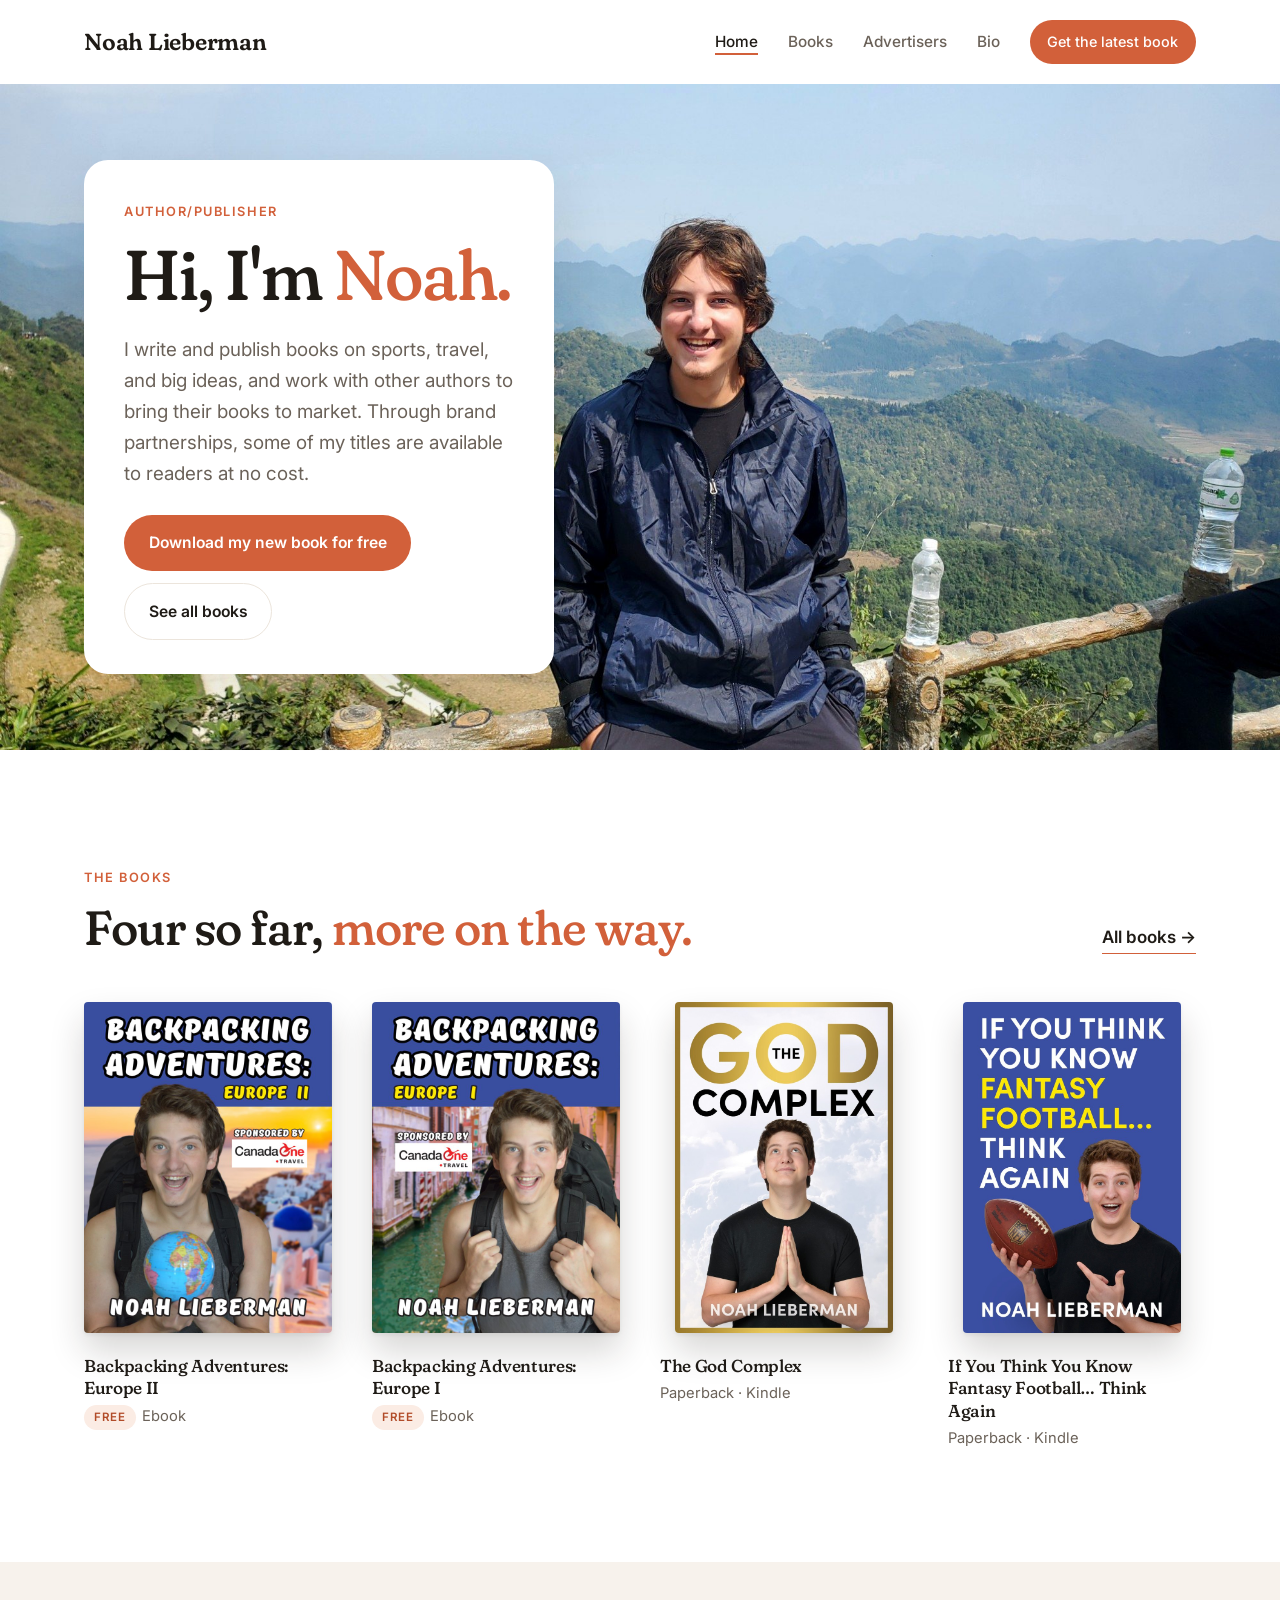
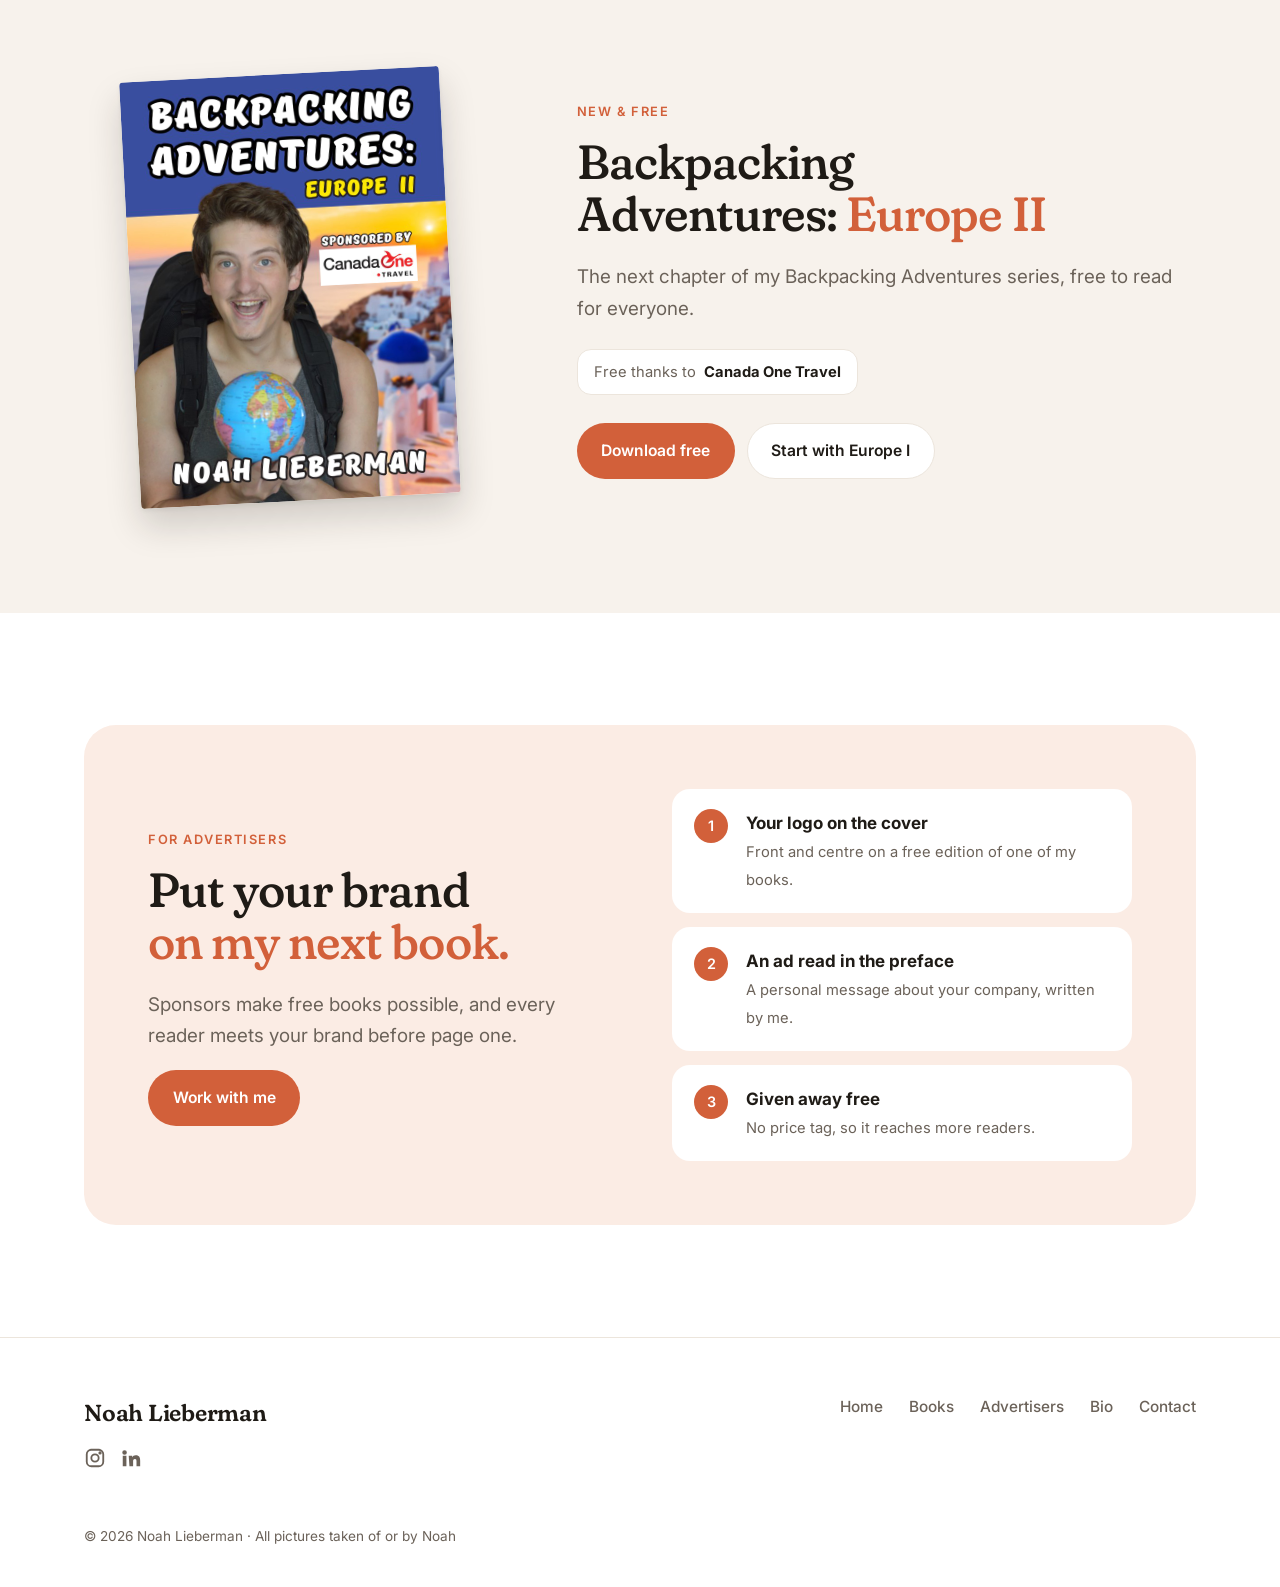
==== index.html @ cb253501 "Home hero: zoom out photo, new intro, "Get the latest book" Uses the full uncropped photo so more of" ====
<!doctype html>
<html lang="en">
<head>
  <meta charset="utf-8">
  <meta name="viewport" content="width=device-width, initial-scale=1">
  <title>Noah Lieberman | Author &amp; Publisher</title>
  <meta name="description" content="Noah Lieberman is an author and publisher from Winnipeg who believes books should be free for everyone.">
  <meta property="og:title" content="Noah Lieberman | Author &amp; Publisher">
  <meta property="og:description" content="Noah Lieberman is an author and publisher from Winnipeg who believes books should be free for everyone.">
  <meta property="og:type" content="website">
  <link rel="icon" href="assets/img/favicon.svg" type="image/svg+xml">
  <link rel="preconnect" href="https://fonts.googleapis.com">
  <link rel="preconnect" href="https://fonts.gstatic.com" crossorigin>
  <link href="https://fonts.googleapis.com/css2?family=Fraunces:ital,opsz,wght,SOFT@0,9..144,400..700,100;1,9..144,400..700,100&family=Inter:wght@400;500;600&display=swap" rel="stylesheet">
  <link rel="stylesheet" href="assets/css/style.css">
</head>
<body>
  <a class="skip-link" href="#main">Skip to content</a>

  <header class="site-header">
    <div class="container">
      <a class="wordmark" href="index.html">Noah Lieberman</a>
      <nav class="nav" id="site-nav" aria-label="Main">
        <a href="index.html" aria-current="page">Home</a>
        <a href="books.html">Books</a>
        <a href="advertisers.html">Advertisers</a>
        <a href="bio.html">Bio</a>
        <a class="btn btn-primary" href="books.html#europe2">Get the latest book</a>
      </nav>
      <div class="header-actions">
        <a class="btn btn-primary header-cta" href="books.html#europe2">Latest book</a>
        <button class="nav-toggle" aria-expanded="false" aria-controls="site-nav" aria-label="Menu"><svg viewBox="0 0 24 24" fill="none" stroke="currentColor" stroke-width="2" stroke-linecap="round"><path d="M4 7h16M4 12h16M4 17h16"/></svg></button>
      </div>
    </div>
  </header>

  <main id="main">

    <section class="hero">
      <!-- The hero photo is set in assets/css/style.css (assets/img/hero.jpg) -->
      <div class="hero-photo" role="img" aria-label="Photo of Noah Lieberman"></div>
      <div class="container">
        <div class="hero-card">
          <span class="eyebrow">Author/Publisher</span>
          <h1>Hi, I'm <em>Noah.</em></h1>
          <p class="lede">I write and publish books on sports, travel, and big ideas, and work with other authors to bring their books to market. Through brand partnerships, some of my titles are available to readers at no cost.</p>
          <div class="btn-row">
            <a class="btn btn-primary" href="https://drive.google.com/file/d/12XW9o6waoib7bZgsRH3rJBQkniixGOMb/view?usp=sharing" target="_blank" rel="noopener">Download my new book for free</a>
            <a class="btn btn-quiet" href="books.html">See all books</a>
          </div>
        </div>
      </div>
    </section>

    <section class="section">
      <div class="container">
        <div class="section-head">
          <div><span class="eyebrow">The books</span><h2>Four so far, <em>more on the way.</em></h2></div>
          <a class="link-arrow" href="books.html">All books &rarr;</a>
        </div>
        <div class="shelf">
        <a href="books.html#europe2">
          <div class="cover-box"><img class="cover" src="assets/img/cover-europe2.jpg" alt="Backpacking Adventures: Europe II cover"></div>
          <h3>Backpacking Adventures: Europe II</h3>
          <p><span class="pill">Free</span>Ebook</p>
        </a>
        <a href="books.html#europe1">
          <div class="cover-box"><img class="cover" src="assets/img/cover-europe1.jpg" alt="Backpacking Adventures: Europe I cover"></div>
          <h3>Backpacking Adventures: Europe I</h3>
          <p><span class="pill">Free</span>Ebook</p>
        </a>
        <a href="books.html#god">
          <div class="cover-box"><img class="cover" src="assets/img/cover-god.jpg" alt="The God Complex cover"></div>
          <h3>The God Complex</h3>
          <p>Paperback &middot; Kindle</p>
        </a>
        <a href="books.html#fantasy">
          <div class="cover-box"><img class="cover" src="assets/img/cover-fantasy.jpg" alt="If You Think You Know Fantasy Football&hellip; Think Again cover"></div>
          <h3>If You Think You Know Fantasy Football&hellip; Think Again</h3>
          <p>Paperback &middot; Kindle</p>
        </a>
        </div>
      </div>
    </section>

    <section class="section sand">
      <div class="container feature">
        <div class="cover-box"><img class="cover" src="assets/img/cover-europe2.jpg" alt="Backpacking Adventures: Europe II cover"></div>
        <div>
          <span class="eyebrow">New &amp; free</span>
          <h2>Backpacking Adventures: <em>Europe II</em></h2>
          <p class="lede">The next chapter of my Backpacking Adventures series, free to read for everyone.</p>
          <div class="sponsor">Free thanks to <b>Canada One Travel</b></div>
          <div class="btn-row">
            <a class="btn btn-primary" href="https://drive.google.com/file/d/12XW9o6waoib7bZgsRH3rJBQkniixGOMb/view?usp=sharing" target="_blank" rel="noopener">Download free</a>
            <a class="btn btn-quiet" href="books.html#europe1">Start with Europe I</a>
          </div>
        </div>
      </div>
    </section>

    <section class="section">
      <div class="container">
        <div class="ads">
          <div>
            <span class="eyebrow">For advertisers</span>
            <h2>Put your brand <em>on my next book.</em></h2>
            <p class="lede">Sponsors make free books possible, and every reader meets your brand before page one.</p>
            <a class="btn btn-primary" href="advertisers.html">Work with me</a>
          </div>
          <ol class="steps">
            <li><span class="num">1</span><div><b>Your logo on the cover</b><small>Front and centre on a free edition of one of my books.</small></div></li>
            <li><span class="num">2</span><div><b>An ad read in the preface</b><small>A personal message about your company, written by me.</small></div></li>
            <li><span class="num">3</span><div><b>Given away free</b><small>No price tag, so it reaches more readers.</small></div></li>
          </ol>
        </div>
      </div>
    </section>

  </main>

  <footer class="site-footer">
    <div class="container">
      <div>
        <a class="wordmark" href="index.html">Noah Lieberman</a>
        <div class="socials">
        <a href="https://www.instagram.com/noahlieberman99/" aria-label="Instagram" target="_blank" rel="noopener"><svg viewBox="0 0 24 24" fill="none" stroke="currentColor" stroke-width="2" stroke-linecap="round" stroke-linejoin="round"><rect x="3" y="3" width="18" height="18" rx="5"/><circle cx="12" cy="12" r="4"/><circle cx="17.5" cy="6.5" r="0.8" fill="currentColor"/></svg></a>
        <a href="https://www.linkedin.com/in/noah-lieberman/" aria-label="LinkedIn" target="_blank" rel="noopener"><svg viewBox="0 0 24 24" fill="currentColor"><path d="M4.98 3.5a2.5 2.5 0 1 1 0 5 2.5 2.5 0 0 1 0-5zM3 9.5h4V21H3zM9.5 9.5h3.8v1.6h.1c.5-1 1.8-2 3.8-2 4 0 4.8 2.6 4.8 6V21h-4v-5.2c0-1.2 0-2.8-1.7-2.8s-2 1.3-2 2.7V21h-4z"/></svg></a>
      </div>
      </div>
      <nav class="nav" aria-label="Footer">
        <a href="index.html">Home</a>
        <a href="books.html">Books</a>
        <a href="advertisers.html">Advertisers</a>
        <a href="bio.html">Bio</a>
        <a href="mailto:noahlieberman99@gmail.com">Contact</a>
      </nav>
      <p class="fine">&copy; <span id="year">2026</span> Noah Lieberman &middot; All pictures taken of or by Noah</p>
    </div>
  </footer>

  <script src="assets/js/main.js"></script>
</body>
</html>
---- assets/css/style.css ----
/* ==========================================================================
   noahlieberman.com: site styles
   Colours and fonts live in :root so the whole look can be changed in one place.
   ========================================================================== */

:root {
  --bg: #ffffff;
  --sand: #f7f2ec;
  --ink: #1f1b16;
  --body: #3d362f;
  --muted: #6b6259;
  --line: #ece5dc;
  --accent: #d2603a;
  --accent-dark: #b24c29;
  --accent-soft: #fbece4;

  --serif: "Fraunces", Georgia, serif;
  --sans: "Inter", system-ui, -apple-system, "Segoe UI", Roboto, sans-serif;

  --radius: 24px;
  --max: 1160px;
}

/* ---------- Base ---------- */

*,
*::before,
*::after {
  box-sizing: border-box;
}

html {
  scroll-behavior: smooth;
}

body {
  margin: 0;
  background: var(--bg);
  color: var(--ink);
  font-family: var(--sans);
  font-size: 17px;
  line-height: 1.65;
  -webkit-font-smoothing: antialiased;
}

img {
  display: block;
  max-width: 100%;
}

a {
  color: inherit;
}

.container {
  max-width: var(--max);
  margin: 0 auto;
  padding: 0 24px;
}

h1,
h2,
h3 {
  font-family: var(--serif);
  font-variation-settings: "SOFT" 100;
  font-weight: 500;
  letter-spacing: -0.02em;
  line-height: 1.08;
  margin: 0 0 0.45em;
}

h1 {
  font-size: clamp(2.6rem, 5.5vw, 4.4rem);
}

h2 {
  font-size: clamp(2rem, 4vw, 3rem);
}

h3 {
  font-size: 1.25rem;
}

h1 em,
h2 em {
  font-style: normal;
  color: var(--accent);
}

h1,
h2 {
  text-wrap: balance;
}

p {
  margin: 0 0 1em;
}

.lede {
  font-size: 1.18rem;
  color: var(--muted);
}

.eyebrow {
  display: inline-block;
  font-size: 0.8rem;
  font-weight: 600;
  letter-spacing: 0.12em;
  text-transform: uppercase;
  color: var(--accent);
  margin-bottom: 14px;
}

.center {
  text-align: center;
}

.muted {
  color: var(--muted);
}

.skip-link {
  position: absolute;
  left: -9999px;
}

.skip-link:focus {
  left: 16px;
  top: 16px;
  z-index: 100;
  background: var(--ink);
  color: #fff;
  padding: 8px 14px;
  border-radius: 8px;
}

/* ---------- Buttons & links ---------- */

.btn {
  display: inline-flex;
  align-items: center;
  justify-content: center;
  gap: 0.5em;
  padding: 0.9em 1.5em;
  border-radius: 999px;
  border: 1.5px solid transparent;
  font-family: var(--sans);
  font-weight: 600;
  font-size: 0.98rem;
  text-decoration: none;
  cursor: pointer;
  transition: background 0.15s, color 0.15s, border-color 0.15s, transform 0.15s;
}

.btn:hover {
  transform: translateY(-1px);
}

.btn svg {
  width: 1.05em;
  height: 1.05em;
}

.btn-primary {
  background: var(--accent);
  color: #fff;
}

.btn-primary:hover {
  background: var(--accent-dark);
}

.btn-quiet {
  background: #fff;
  border-color: var(--line);
}

.btn-quiet:hover {
  border-color: var(--ink);
}

.btn-small {
  padding: 0.65em 1.15em;
  font-size: 0.9rem;
}

.btn-row {
  display: flex;
  flex-wrap: wrap;
  gap: 12px;
}

.center .btn-row {
  justify-content: center;
}

.link-arrow {
  font-weight: 600;
  text-decoration: none;
  border-bottom: 1.5px solid var(--accent);
  padding-bottom: 2px;
}

.link-arrow:hover {
  color: var(--accent);
}

/* ---------- Header ---------- */

.site-header {
  position: relative;
  z-index: 20;
  background: var(--bg);
}

.site-header .container {
  display: flex;
  align-items: center;
  justify-content: space-between;
  height: 84px;
  gap: 24px;
}

.wordmark {
  font-family: var(--serif);
  font-variation-settings: "SOFT" 100;
  font-size: 1.45rem;
  font-weight: 600;
  letter-spacing: -0.01em;
  text-decoration: none;
  white-space: nowrap;
}

.nav {
  display: flex;
  align-items: center;
  gap: 30px;
}

.nav a {
  text-decoration: none;
  font-weight: 500;
  font-size: 0.96rem;
  color: var(--muted);
}

.nav a:hover,
.nav a[aria-current="page"] {
  color: var(--ink);
}

.nav a[aria-current="page"] {
  box-shadow: inset 0 -2px 0 var(--accent);
}

.nav .btn {
  color: #fff;
  padding: 0.6em 1.15em;
  font-size: 0.9rem;
}

.header-actions {
  display: none;
  align-items: center;
  gap: 12px;
}

.nav-toggle {
  display: none;
  width: 42px;
  height: 42px;
  border: 1.5px solid var(--line);
  border-radius: 50%;
  background: #fff;
  color: var(--ink);
  cursor: pointer;
  padding: 0;
  place-items: center;
}

.nav-toggle svg {
  width: 20px;
  height: 20px;
}

.header-cta {
  display: none;
}

@media (max-width: 900px) {
  .site-header .container {
    height: 68px;
  }

  .wordmark {
    font-size: 1.2rem;
  }

  .header-actions {
    display: flex;
  }

  .nav-toggle {
    display: grid;
  }

  .header-cta {
    display: inline-flex;
    white-space: nowrap;
    font-size: 0.82rem;
    padding: 0.55em 1em;
  }

  .site-header .nav {
    display: none;
    position: absolute;
    top: 68px;
    left: 0;
    right: 0;
    flex-direction: column;
    align-items: stretch;
    gap: 0;
    background: #fff;
    border-top: 1px solid var(--line);
    border-bottom: 1px solid var(--line);
    box-shadow: 0 16px 30px rgba(31, 27, 22, 0.08);
    padding: 8px 24px 20px;
  }

  .site-header .nav.open {
    display: flex;
  }

  .site-header .nav a {
    padding: 13px 0;
    font-size: 1.05rem;
    border-bottom: 1px solid var(--line);
  }

  .site-header .nav a[aria-current="page"] {
    box-shadow: none;
    color: var(--accent);
  }

  .site-header .nav .btn {
    display: none;
  }
}

@media (max-width: 380px) {
  .header-cta {
    display: none;
  }
}

/* ---------- Home hero ----------
   The photo is assets/img/hero.jpg (assets/img/noah.jpg on phones). A shot with
   you on the right side of the frame works best, since the intro card sits on the left. */

.hero {
  position: relative;
  display: flex;
  align-items: center;
  min-height: clamp(500px, 74vh, 780px);
  padding: 48px 0;
}

.hero-photo {
  position: absolute;
  inset: 0;
  background: #8aa4b8 url("../img/hero-v2.jpg") 60% 40% / cover no-repeat;
}

.hero .container {
  position: relative;
  width: 100%;
}

.hero-card {
  position: relative;
  max-width: 470px;
  background: #fff;
  border-radius: var(--radius);
  padding: 36px 40px 34px;
  box-shadow: 0 24px 60px rgba(31, 27, 22, 0.12);
}

.hero-card h1 {
  margin-bottom: 0.3em;
}

.hero-card .lede {
  margin-bottom: 26px;
}



@media (max-width: 900px) {
  .hero {
    display: block;
    min-height: 0;
    padding: 0;
  }

  .hero-photo {
    position: relative;
    height: 380px;
    /* phones use the portrait photo */
    background-image: url("../img/noah-v2.jpg");
    background-position: 55% 20%;
  }

  .hero-card {
    margin: -72px 0 0;
    padding: 28px 24px;
  }
}

/* ---------- Sections ---------- */

.section {
  padding: 112px 0;
}

.section-flush {
  padding-top: 0;
}

.section-short {
  padding-bottom: 72px;
}

.sand {
  background: var(--sand);
}

.section-head {
  display: flex;
  justify-content: space-between;
  align-items: end;
  gap: 24px;
  margin-bottom: 48px;
  flex-wrap: wrap;
}

.section-head h2 {
  margin: 0;
}

.section-head .lede {
  margin: 12px 0 0;
  max-width: 34em;
}

.page-intro {
  padding: 72px 0 64px;
}

.page-intro h1 {
  max-width: 13em;
}

.page-intro--tight {
  padding-bottom: 32px;
}

.page-intro--tight h1 {
  margin-bottom: 0;
}

/* small orange page title (Bio page) */
.page-intro--label {
  padding: 56px 0 28px;
}

h1.page-label {
  font-family: var(--sans);
  font-size: 1.35rem;
  font-weight: 600;
  letter-spacing: 0.14em;
  text-transform: uppercase;
  color: var(--accent);
  margin: 0;
}

.page-intro .lede {
  max-width: 34em;
  margin: 0;
}

.split {
  display: grid;
  grid-template-columns: 1fr 1fr;
  gap: 80px;
  align-items: center;
}

@media (max-width: 900px) {
  .section {
    padding: 80px 0;
  }

  .page-intro {
    padding: 48px 0 48px;
  }

  .split {
    grid-template-columns: 1fr;
    gap: 44px;
  }
}

/* ---------- Book covers ----------
   Placeholders styled after the real covers. Swap one for the real image by
   replacing <div class="cover …">…</div> with
   <img class="cover" src="assets/img/your-cover.jpg" alt="…">
   ------------------------------------ */

.cover {
  width: 100%;
  aspect-ratio: 2 / 3;
  object-fit: cover;
  border-radius: 6px;
  box-shadow: 0 2px 4px rgba(0, 0, 0, 0.06), 0 18px 34px rgba(31, 27, 22, 0.18);
}

div.cover {
  position: relative;
  display: flex;
  flex-direction: column;
  justify-content: space-between;
  padding: 14% 9% 9%;
  overflow: hidden;
  container-type: inline-size;
}

.cover-title {
  font-weight: 800;
  text-transform: uppercase;
  line-height: 1;
  font-size: 1.4rem;
}

.cover-author {
  font-weight: 700;
  text-transform: uppercase;
  letter-spacing: 0.06em;
  font-size: 0.7rem;
  white-space: nowrap;
}

.cover--europe {
  background: linear-gradient(180deg, #2c3c9e 0 45%, #e7a25a 45%);
  color: #fff;
}

.cover--europe em {
  display: block;
  font-style: normal;
  font-size: 0.62em;
  color: #ffd84a;
  margin-top: 0.15em;
}

.cover--fantasy {
  background: #3f4fae;
  color: #fff;
}

.cover--fantasy em {
  font-style: normal;
  color: #ffd84a;
}

.cover--god {
  background: linear-gradient(180deg, #fbfaf6, #e6ebf2);
  color: var(--ink);
  outline: 5px solid #c9a443;
  outline-offset: -10px;
  text-align: center;
}

.cover--god small {
  display: block;
  font-size: 0.45em;
  letter-spacing: 0.15em;
  color: #a8852b;
}

.cover--god .cover-author {
  color: #8a6d22;
}

.cover--sample {
  background: linear-gradient(180deg, #2c3c9e 0 50%, #e7a25a 50%);
  color: #fff;
}

.logo-slot {
  align-self: flex-start;
  background: #fff;
  color: var(--ink);
  border: 1.5px dashed var(--ink);
  border-radius: 8px;
  font-weight: 700;
  letter-spacing: 0.06em;
  text-transform: uppercase;
  padding: 0.4em 0.7em;
  font-size: 0.7rem;
}

@supports (font-size: 1cqi) {
  .cover-title {
    font-size: 13cqi;
  }

  .cover--fantasy .cover-title {
    font-size: 11.5cqi;
  }

  .cover--god .cover-title {
    font-size: 17cqi;
  }

  .cover-author {
    font-size: 6.5cqi;
  }

  .logo-slot {
    font-size: 6cqi;
  }
}

/* ---------- Bookshelf (home) ---------- */

.shelf {
  display: grid;
  grid-template-columns: repeat(4, minmax(0, 1fr));
  gap: 40px;
}

.shelf a {
  text-decoration: none;
}

.shelf .cover {
  transition: transform 0.25s;
}

.shelf a:hover .cover {
  transform: translateY(-6px);
}

.shelf h3 {
  font-size: 1.08rem;
  line-height: 1.3;
  margin: 22px 0 4px;
}

.shelf p {
  margin: 0;
  font-size: 0.92rem;
  color: var(--muted);
}

.pill {
  display: inline-block;
  font-size: 0.72rem;
  font-weight: 600;
  letter-spacing: 0.06em;
  text-transform: uppercase;
  background: var(--accent-soft);
  color: var(--accent-dark);
  padding: 3px 10px;
  border-radius: 999px;
  margin-right: 6px;
}

@media (max-width: 900px) {
  .shelf {
    grid-template-columns: repeat(2, minmax(0, 1fr));
    gap: 40px 20px;
  }
}

/* ---------- Featured free book (home) ---------- */

.feature {
  display: grid;
  grid-template-columns: 0.8fr 1.2fr;
  gap: 80px;
  align-items: center;
}

.feature .cover {
  max-width: 300px;
  margin: 0 auto;
  transform: rotate(-3deg);
}

.sponsor {
  display: inline-flex;
  align-items: center;
  gap: 8px;
  margin: 6px 0 28px;
  padding: 10px 16px;
  border: 1px solid var(--line);
  border-radius: 14px;
  background: #fff;
  font-size: 0.92rem;
  color: var(--muted);
}

.sponsor b {
  color: var(--ink);
}

@media (max-width: 900px) {
  .feature {
    grid-template-columns: 1fr;
    gap: 44px;
  }

  .feature .cover {
    max-width: 220px;
  }
}

/* ---------- About (home) + bio ---------- */

.about {
  display: grid;
  grid-template-columns: 1fr 1.1fr;
  gap: 80px;
  align-items: center;
}

/* EDIT: swap photo-portrait.svg for your photo in the HTML (img src) */
.portrait {
  width: 100%;
  aspect-ratio: 4 / 5;
  object-fit: cover;
  border-radius: var(--radius);
  background: #efe7dc;
}

.about p {
  font-size: 1.1rem;
  color: var(--body);
}

.bio-grid {
  display: grid;
  grid-template-columns: 0.9fr 1.1fr;
  gap: 80px;
  align-items: start;
}

.bio-grid .portrait {
  position: sticky;
  top: 32px;
}

.prose p {
  font-size: 1.12rem;
  color: var(--body);
}

.prose .lede {
  font-family: var(--serif);
  font-variation-settings: "SOFT" 100;
  font-size: 1.55rem;
  line-height: 1.4;
  color: var(--ink);
}

.pull-quote {
  margin: 2.2rem 0;
  padding: 28px 32px;
  background: var(--accent-soft);
  border-radius: var(--radius);
  font-family: var(--serif);
  font-variation-settings: "SOFT" 100;
  font-size: 1.6rem;
  line-height: 1.3;
  color: var(--accent-dark);
}




@media (max-width: 900px) {
  .about,
  .bio-grid {
    grid-template-columns: 1fr;
    gap: 44px;
  }

  .about .portrait,
  .bio-grid .portrait {
    max-width: 380px;
    position: static;
  }
}

/* ---------- Advertisers ---------- */

.ads {
  background: var(--accent-soft);
  border-radius: 32px;
  padding: 64px;
  display: grid;
  grid-template-columns: 1fr 1fr;
  gap: 64px;
  align-items: center;
}

.steps {
  list-style: none;
  margin: 0;
  padding: 0;
  display: grid;
  gap: 14px;
}

.steps li {
  display: flex;
  gap: 18px;
  align-items: flex-start;
  background: #fff;
  border-radius: 18px;
  padding: 20px 22px;
}

.steps .num {
  flex-shrink: 0;
  width: 34px;
  height: 34px;
  border-radius: 50%;
  background: var(--accent);
  color: #fff;
  display: grid;
  place-items: center;
  font-weight: 600;
  font-size: 0.9rem;
}

.steps b {
  display: block;
}

.steps small {
  color: var(--muted);
  font-size: 0.92rem;
}

.steps-3 {
  grid-template-columns: repeat(3, 1fr);
  gap: 20px;
}

.steps-3 li {
  flex-direction: column;
  padding: 30px 28px;
  border-radius: var(--radius);
}

.steps-3 b {
  font-family: var(--serif);
  font-variation-settings: "SOFT" 100;
  font-weight: 500;
  font-size: 1.35rem;
  margin: 6px 0 6px;
}

.steps-3 small {
  font-size: 0.98rem;
}

.ad-cover {
  max-width: 300px;
  width: 100%;
  margin: 0 auto;
  transform: rotate(3deg);
}

.ticks {
  list-style: none;
  padding: 0;
  margin: 24px 0 0;
}

.ticks li {
  position: relative;
  padding: 0 0 18px 38px;
}

.ticks li::before {
  content: "";
  position: absolute;
  left: 0;
  top: 2px;
  width: 24px;
  height: 24px;
  border-radius: 50%;
  background: var(--accent-soft)
    url("data:image/svg+xml,%3Csvg xmlns='http://www.w3.org/2000/svg' viewBox='0 0 24 24' fill='none' stroke='%23d2603a' stroke-width='3' stroke-linecap='round' stroke-linejoin='round'%3E%3Cpath d='M20 6 9 17l-5-5'/%3E%3C/svg%3E")
    center / 13px no-repeat;
}

.ticks strong {
  display: block;
}

.ticks span {
  color: var(--muted);
}

.preface-sample {
  background: #fff;
  border: 1px solid var(--line);
  border-radius: var(--radius);
  padding: 40px;
  box-shadow: 0 24px 60px rgba(31, 27, 22, 0.08);
  font-family: var(--serif);
  font-variation-settings: "SOFT" 100;
  font-size: 1.12rem;
  line-height: 1.7;
  color: var(--body);
}

.preface-label {
  font-family: var(--sans);
  font-size: 0.75rem;
  font-weight: 600;
  letter-spacing: 0.12em;
  text-transform: uppercase;
  color: var(--accent);
  margin-bottom: 18px;
}

.preface-sample p:last-child {
  margin-bottom: 0;
}

.preface-sample .sig {
  font-family: var(--sans);
  font-weight: 600;
  font-size: 1rem;
  color: var(--ink);
}

.sponsor-row {
  display: grid;
  grid-template-columns: repeat(2, minmax(0, 360px));
  gap: 20px;
}

.sponsor-card {
  display: block;
  background: #fff;
  border: 1px solid var(--line);
  border-radius: var(--radius);
  padding: 30px;
  text-decoration: none;
}

.sponsor-card p {
  margin: 0;
  color: var(--muted);
  font-size: 0.95rem;
}

.sponsor-name {
  font-family: var(--serif);
  font-variation-settings: "SOFT" 100;
  font-size: 1.6rem;
  font-weight: 500;
  margin-bottom: 6px;
}

.sponsor-card--next {
  background: transparent;
  border: 1.5px dashed #d8cbbb;
  transition: border-color 0.15s;
}

.sponsor-card--next:hover {
  border-color: var(--accent);
}

.sponsor-card--next .sponsor-name {
  color: var(--accent);
}

.faq {
  max-width: 820px;
  border-top: 1px solid var(--line);
}

.faq details {
  border-bottom: 1px solid var(--line);
  padding: 22px 0;
}

.faq summary {
  cursor: pointer;
  list-style: none;
  display: flex;
  justify-content: space-between;
  align-items: center;
  gap: 16px;
  font-weight: 600;
  font-size: 1.08rem;
}

.faq summary::-webkit-details-marker {
  display: none;
}

.faq summary::after {
  content: "+";
  flex-shrink: 0;
  width: 30px;
  height: 30px;
  border-radius: 50%;
  background: var(--sand);
  display: grid;
  place-items: center;
  font-size: 1.2rem;
  font-weight: 500;
  color: var(--accent);
}

.faq details[open] summary::after {
  content: "\2212";
  background: var(--accent-soft);
}

.faq details p {
  color: var(--muted);
  margin: 12px 0 0;
  max-width: 44em;
}

@media (max-width: 900px) {
  .ads {
    grid-template-columns: 1fr;
    gap: 40px;
    padding: 36px 24px;
    border-radius: var(--radius);
  }

  .steps-3 {
    grid-template-columns: 1fr;
  }

  .ad-cover {
    max-width: 220px;
  }

  .sponsor-row {
    grid-template-columns: 1fr;
  }
}

@media (max-width: 480px) {
  .preface-sample {
    padding: 28px 24px;
  }
}

/* ---------- Books page ---------- */

.book-cards {
  display: grid;
  grid-template-columns: repeat(2, minmax(0, 1fr));
  gap: 24px;
}

.book-card {
  display: grid;
  grid-template-columns: 150px 1fr;
  gap: 30px;
  align-items: center;
  background: #fff;
  border: 1px solid var(--line);
  border-radius: var(--radius);
  padding: 30px;
  scroll-margin-top: 24px;
}

.book-card h3 {
  font-size: 1.45rem;
  margin-bottom: 8px;
}

.book-card p {
  color: var(--muted);
  font-size: 0.95rem;
}

.formats {
  font-size: 0.85rem;
  color: var(--muted);
  margin-bottom: 18px;
}

@media (max-width: 900px) {
  .book-cards {
    grid-template-columns: 1fr;
  }
}

@media (max-width: 480px) {
  .book-card {
    grid-template-columns: 1fr;
    padding: 24px;
  }

  .book-card .cover {
    max-width: 150px;
  }
}

/* ---------- Forms ---------- */

.form {
  display: grid;
  grid-template-columns: 1fr 1fr;
  gap: 16px;
}

.form .full {
  grid-column: 1 / -1;
}

.form label {
  display: block;
  font-size: 0.85rem;
  font-weight: 600;
  margin-bottom: 6px;
}

.form input,
.form textarea {
  width: 100%;
  font: inherit;
  padding: 13px 15px;
  border: 1.5px solid #eadfd3;
  border-radius: 12px;
  background: #fff;
  color: var(--ink);
}

.form input:focus,
.form textarea:focus {
  outline: none;
  border-color: var(--accent);
}

.form textarea {
  min-height: 140px;
  resize: vertical;
}

@media (max-width: 600px) {
  .form {
    grid-template-columns: 1fr;
  }
}

/* ---------- Footer ---------- */

.site-footer {
  border-top: 1px solid var(--line);
  padding: 56px 0 40px;
}

.site-footer .container {
  display: flex;
  justify-content: space-between;
  gap: 32px;
  flex-wrap: wrap;
  align-items: start;
}

.site-footer .nav {
  flex-wrap: wrap;
  gap: 10px 26px;
}

.socials {
  display: flex;
  gap: 14px;
  margin-top: 14px;
}

.socials a {
  color: var(--muted);
}

.socials a:hover {
  color: var(--accent);
}

.socials svg {
  width: 22px;
  height: 22px;
  display: block;
}

.fine {
  width: 100%;
  font-size: 0.85rem;
  color: var(--muted);
  margin: 24px 0 0;
}

.fine a {
  color: var(--muted);
}

/* ---------- Real cover images ----------
   Covers have slightly different shapes, so each sits at the bottom of a
   same-size box; that keeps titles under the covers lined up. */

.cover-box {
  aspect-ratio: 3 / 4;
  display: flex;
  align-items: flex-end;
  justify-content: center;
}

.cover-box img.cover {
  /* every cover is 3:4 or narrower, so filling the height never overflows */
  width: auto;
  height: 100%;
  max-width: 100%;
  aspect-ratio: auto;
  border-radius: 4px;
}

.feature .cover-box {
  max-width: 320px;
  width: 100%;
  margin: 0 auto;
}

.feature .cover-box .cover {
  max-width: 100%;
  transform: rotate(-3deg);
}

.book-card .cover-box {
  width: 100%;
}
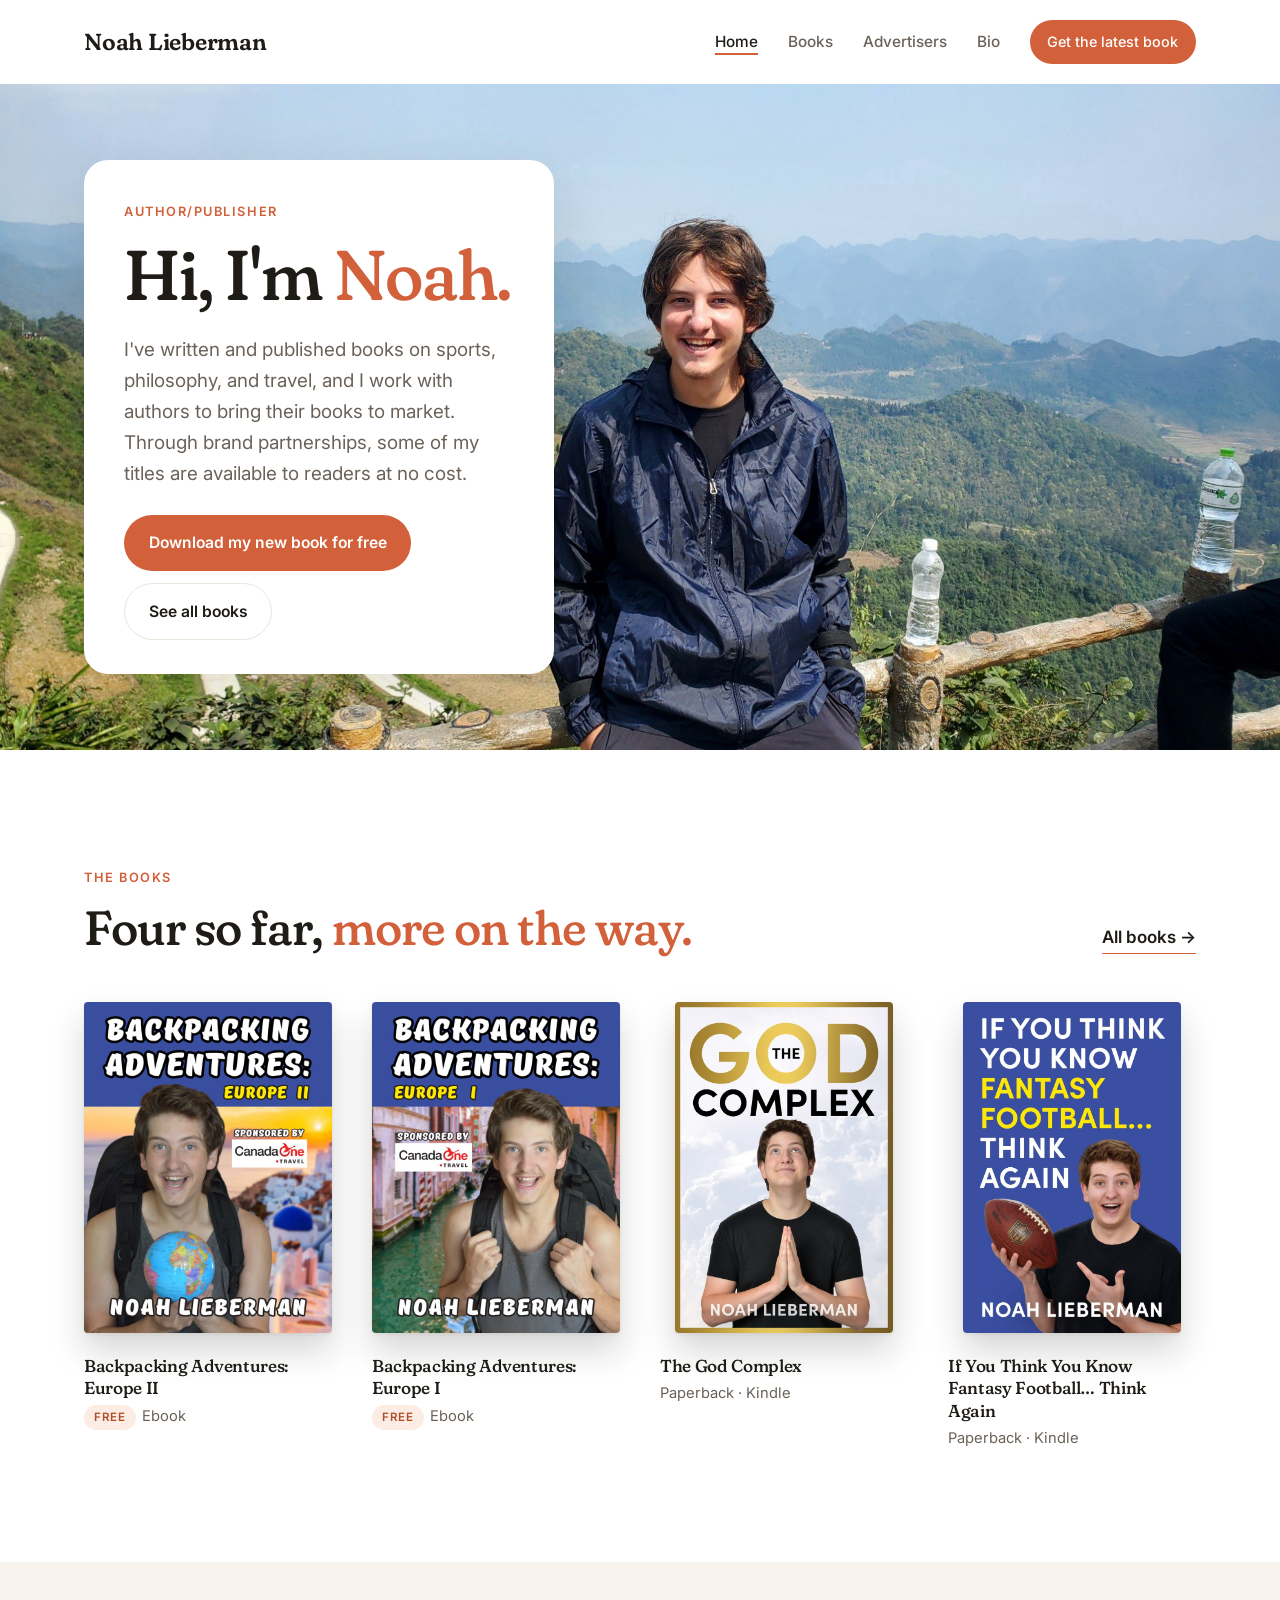
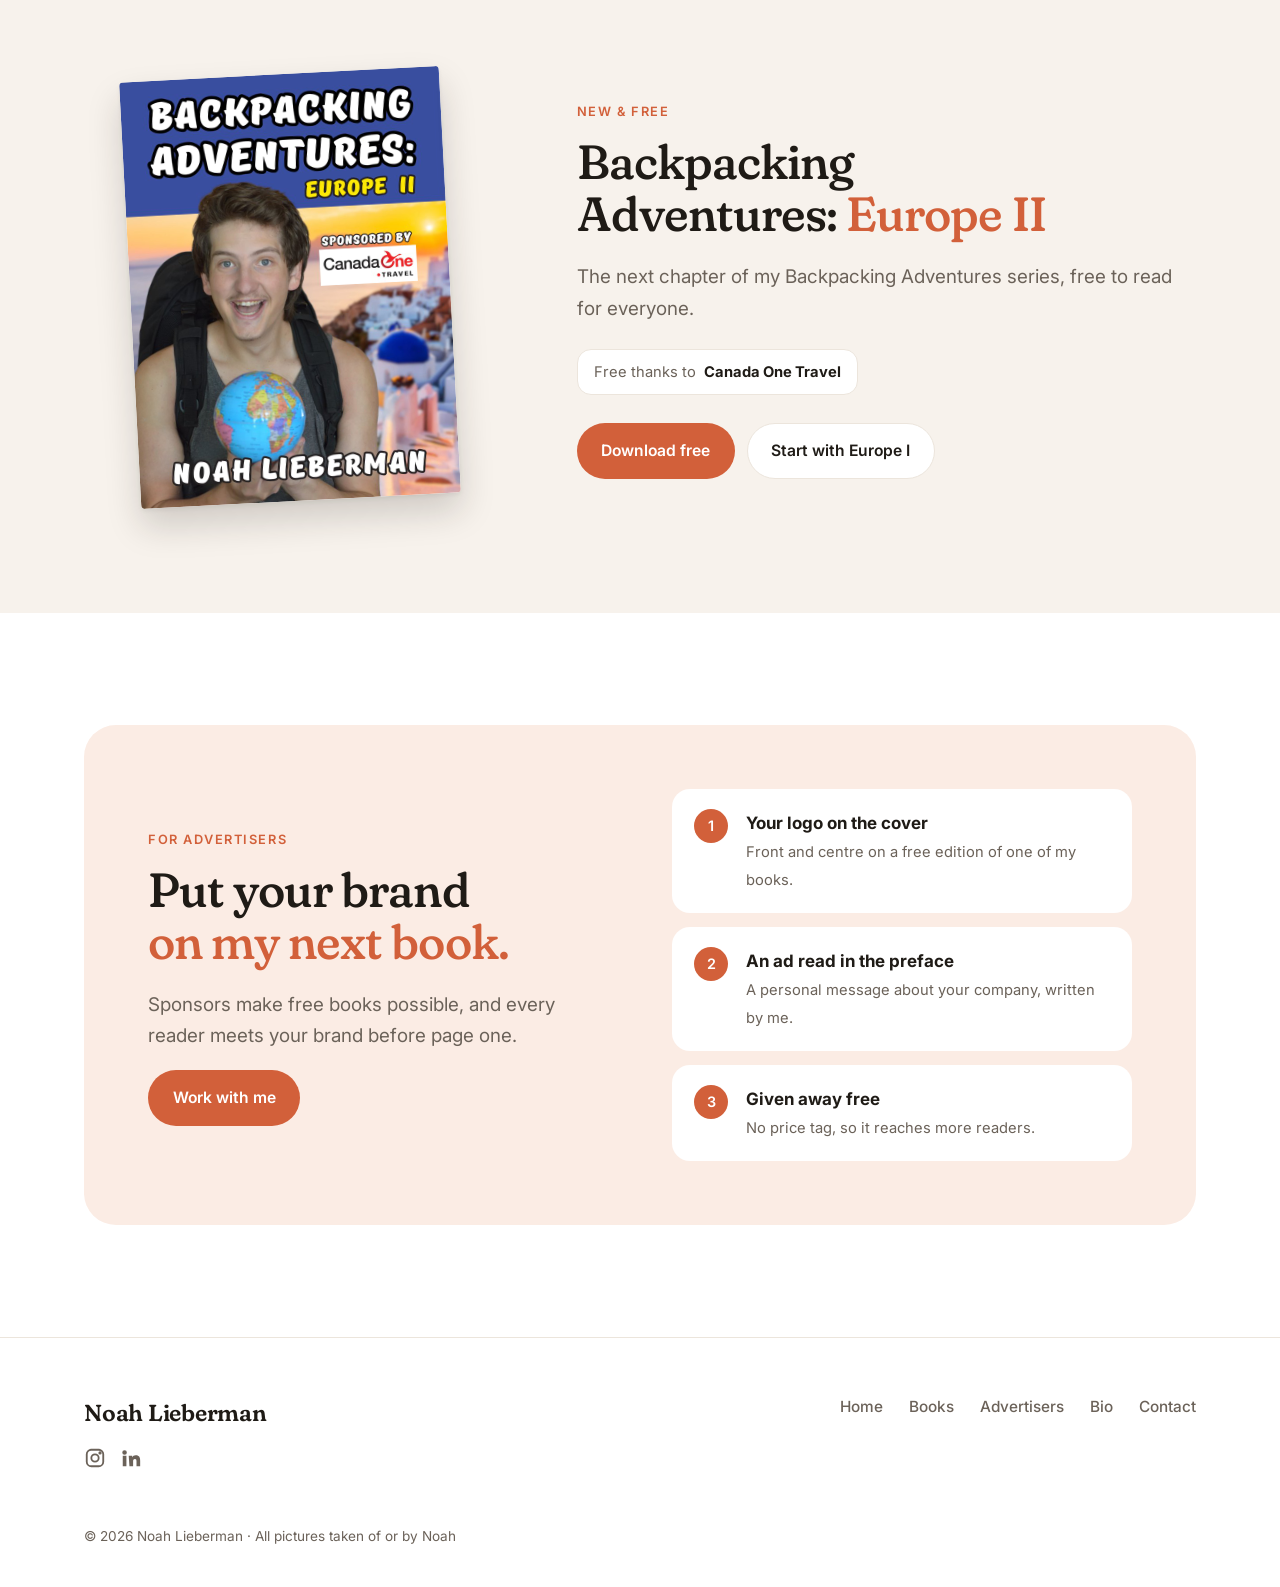
==== commit 6bfd2f01: "Home: update intro wording Co-Authored-By: Claude Opus 5.5 <noreply@anthropic.com> Claude-Session: h" ====
--- a/index.html
+++ b/index.html
@@ -43,7 +43,7 @@
         <div class="hero-card">
           <span class="eyebrow">Author/Publisher</span>
           <h1>Hi, I'm <em>Noah.</em></h1>
-          <p class="lede">I write and publish books on sports, travel, and big ideas, and work with other authors to bring their books to market. Through brand partnerships, some of my titles are available to readers at no cost.</p>
+          <p class="lede">I've written and published books on sports, philosophy, and travel, and I work with authors to bring their books to market. Through brand partnerships, some of my titles are available to readers at no cost.</p>
           <div class="btn-row">
             <a class="btn btn-primary" href="https://drive.google.com/file/d/12XW9o6waoib7bZgsRH3rJBQkniixGOMb/view?usp=sharing" target="_blank" rel="noopener">Download my new book for free</a>
             <a class="btn btn-quiet" href="books.html">See all books</a>
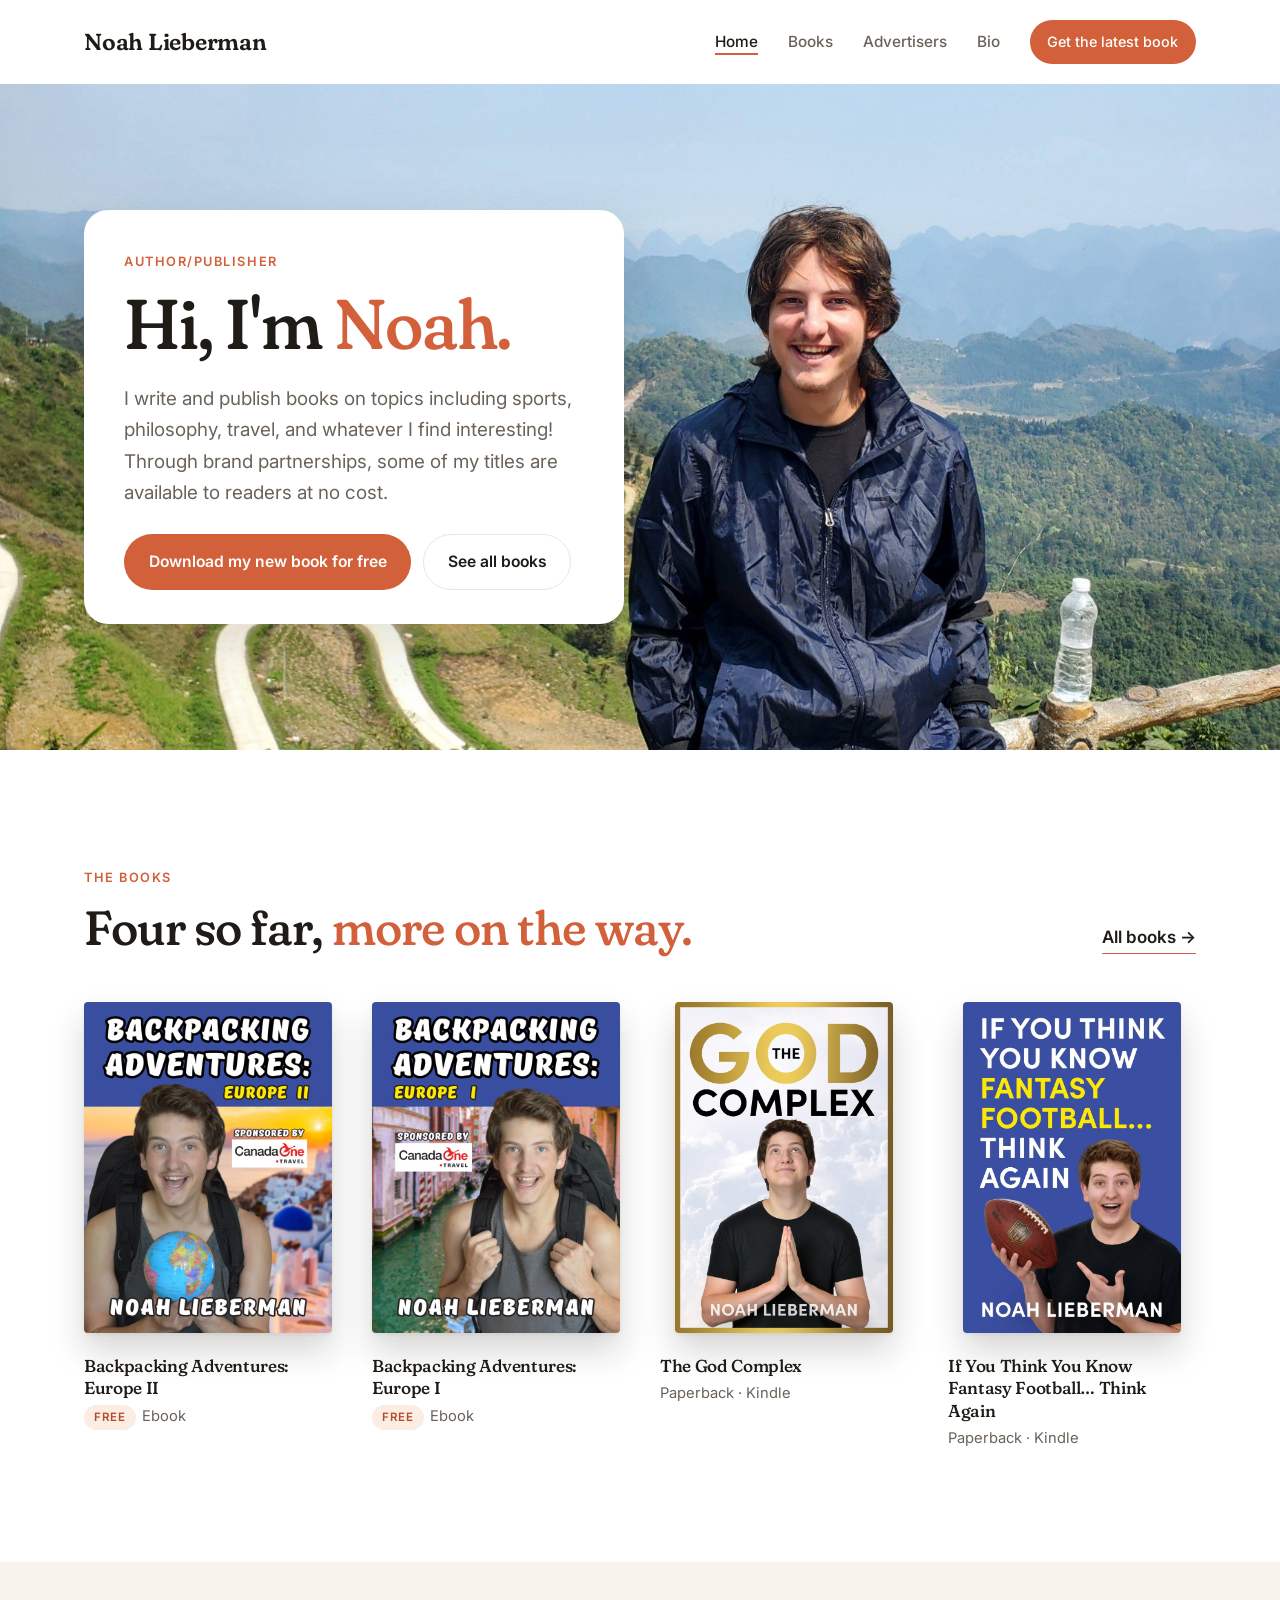
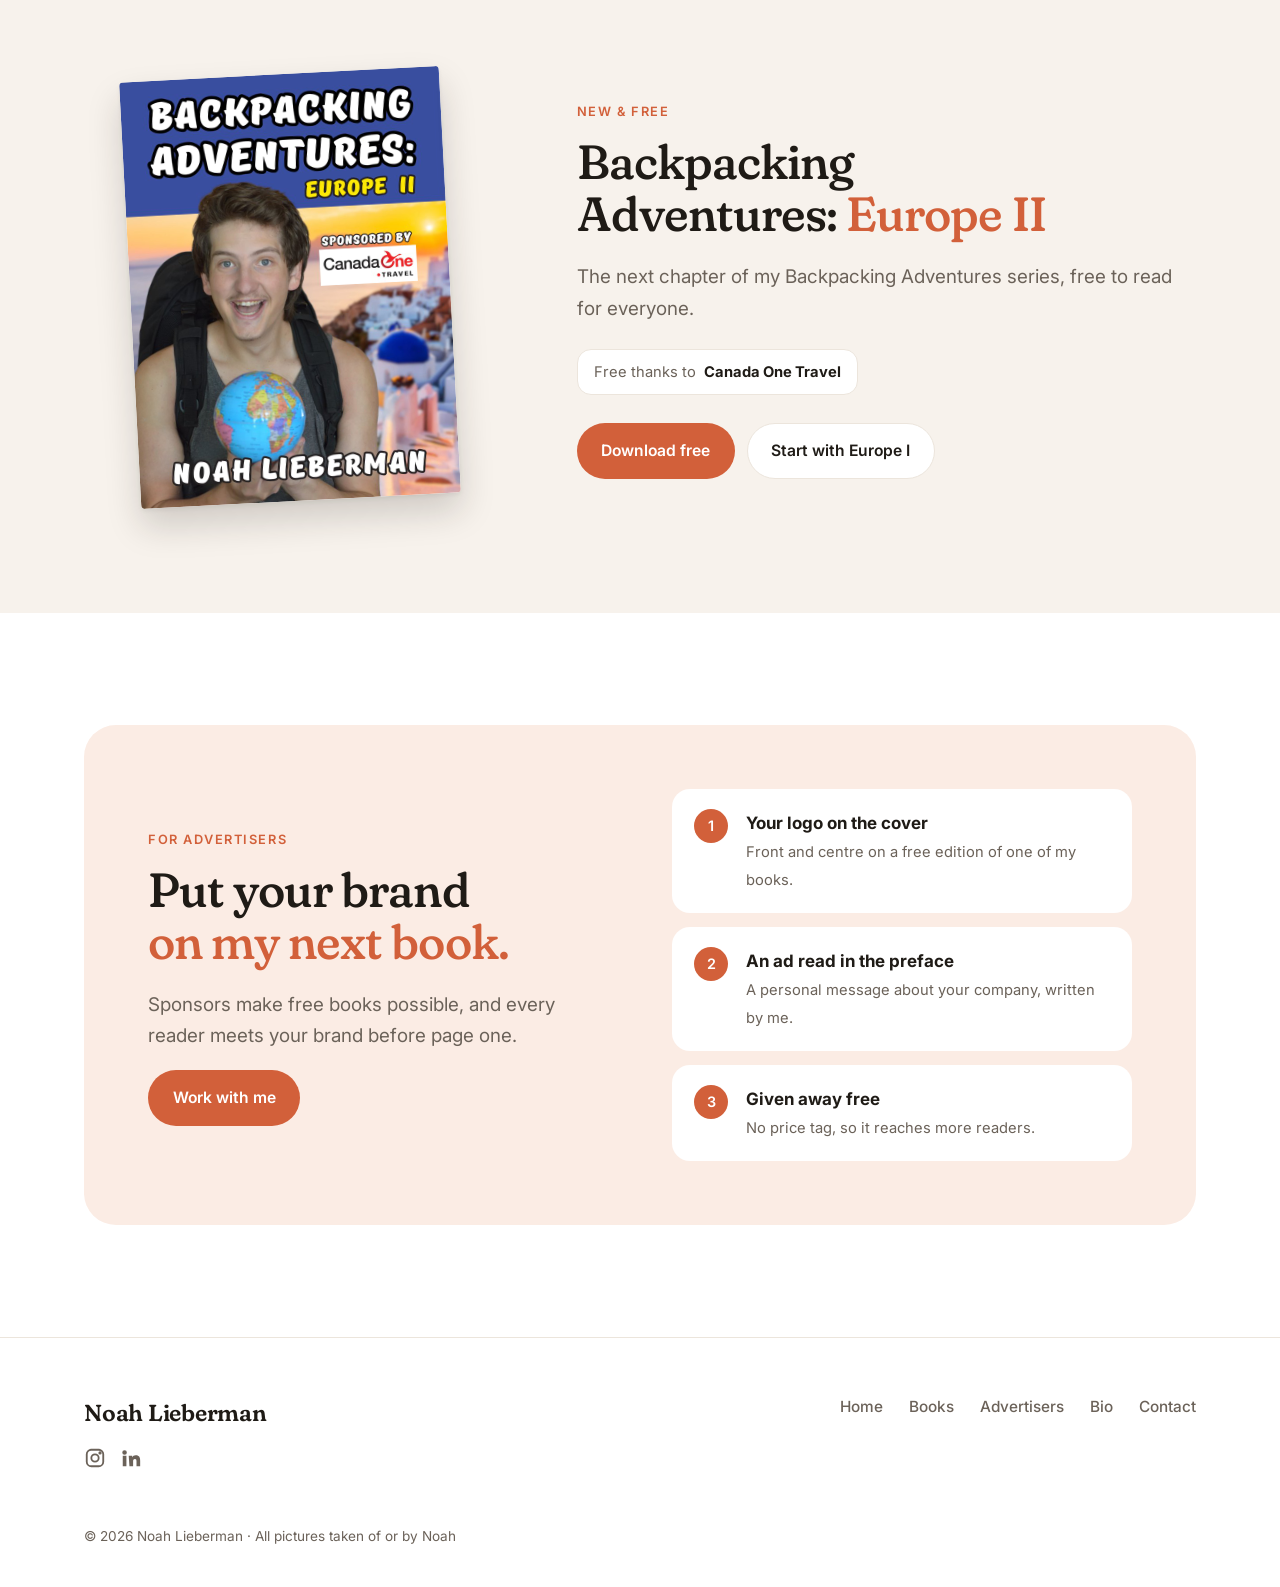
==== commit e86101c1: "Home: update intro wording Co-Authored-By: Claude Opus 5.5 <noreply@anthropic.com> Claude-Session: h" ====
--- a/index.html
+++ b/index.html
@@ -43,7 +43,7 @@
         <div class="hero-card">
           <span class="eyebrow">Author/Publisher</span>
           <h1>Hi, I'm <em>Noah.</em></h1>
-          <p class="lede">I've written and published books on sports, philosophy, and travel, and I work with authors to bring their books to market. Through brand partnerships, some of my titles are available to readers at no cost.</p>
+          <p class="lede">I write and publish books on topics including sports, philosophy, travel, and whatever I find interesting! Through brand partnerships, some of my titles are available to readers at no cost.</p>
           <div class="btn-row">
             <a class="btn btn-primary" href="https://drive.google.com/file/d/12XW9o6waoib7bZgsRH3rJBQkniixGOMb/view?usp=sharing" target="_blank" rel="noopener">Download my new book for free</a>
             <a class="btn btn-quiet" href="books.html">See all books</a>
--- a/assets/css/style.css
+++ b/assets/css/style.css
@@ -368,7 +368,7 @@
 .hero-photo {
   position: absolute;
   inset: 0;
-  background: #8aa4b8 url("../img/hero-v2.jpg") 60% 40% / cover no-repeat;
+  background: #8aa4b8 url("../img/hero-v4.jpg") right 35% / cover no-repeat;
 }
 
 .hero .container {
@@ -378,7 +378,7 @@
 
 .hero-card {
   position: relative;
-  max-width: 470px;
+  max-width: 540px;
   background: #fff;
   border-radius: var(--radius);
   padding: 36px 40px 34px;
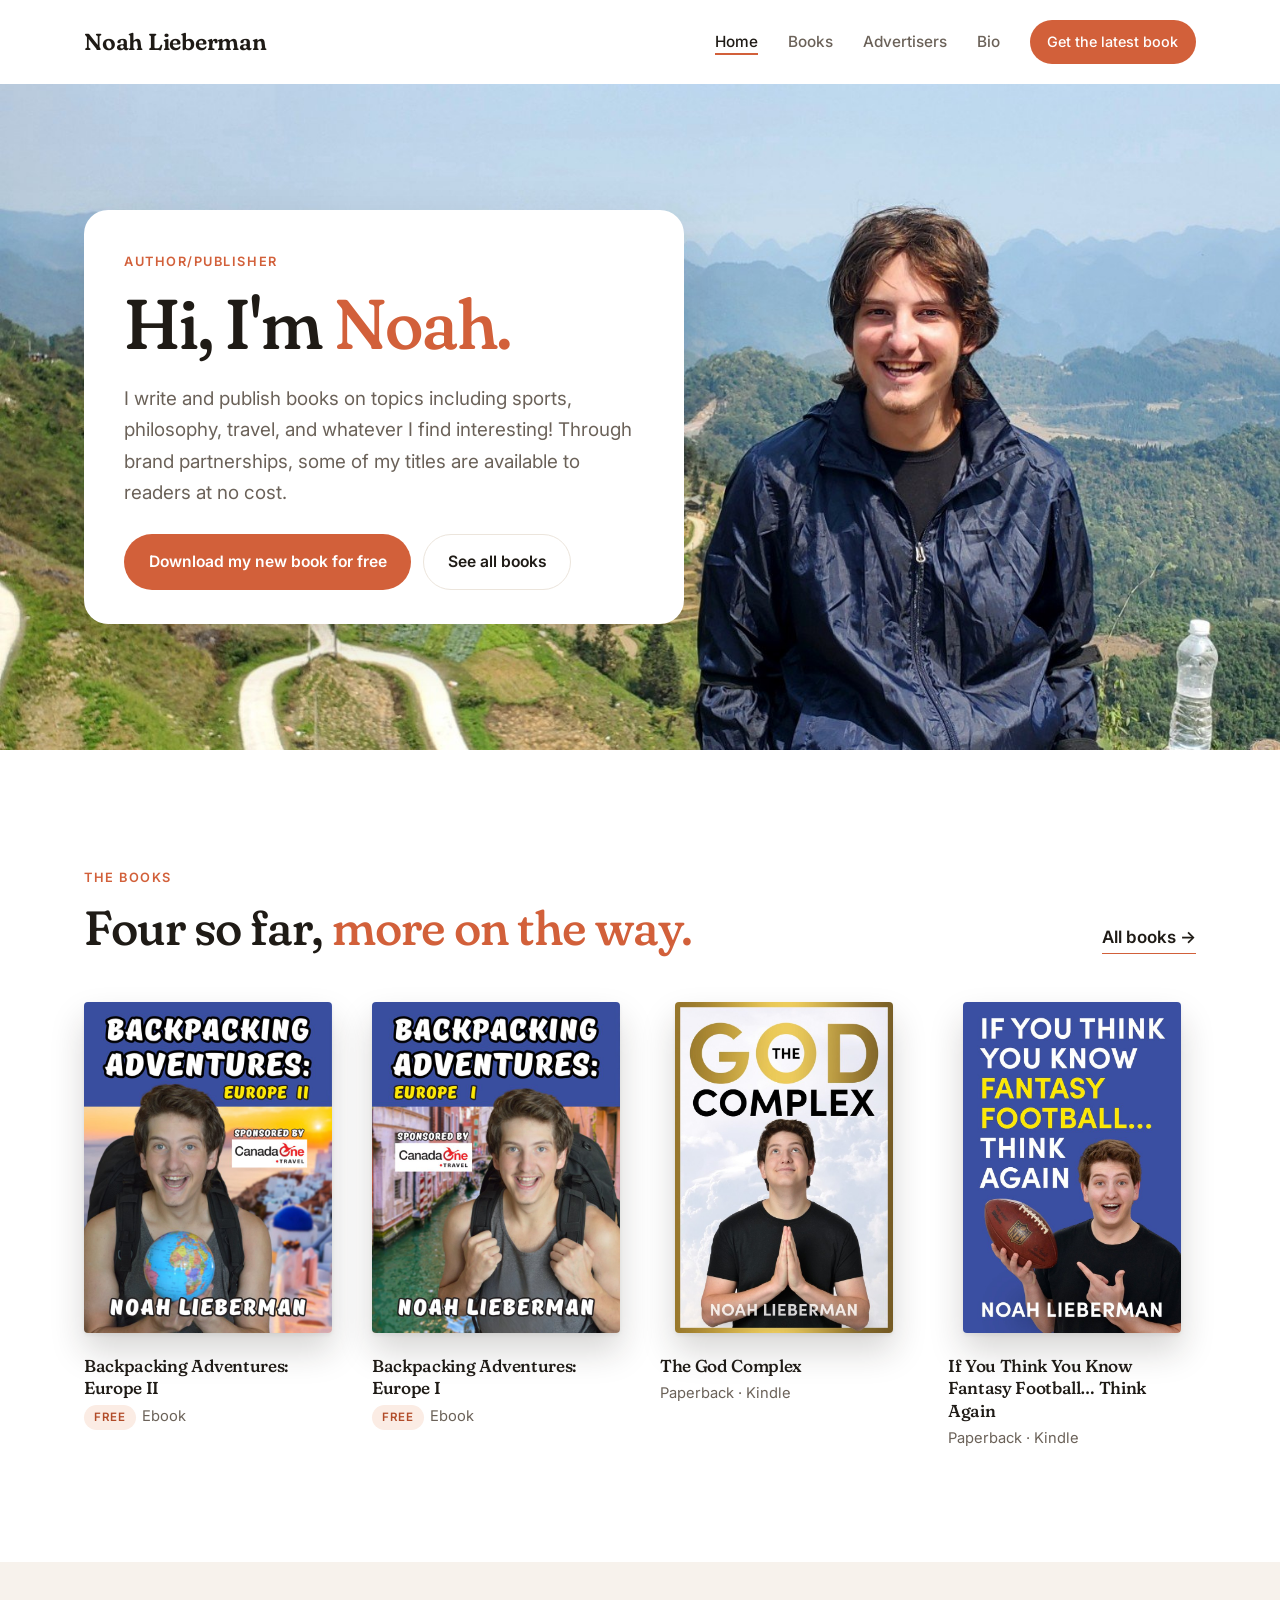
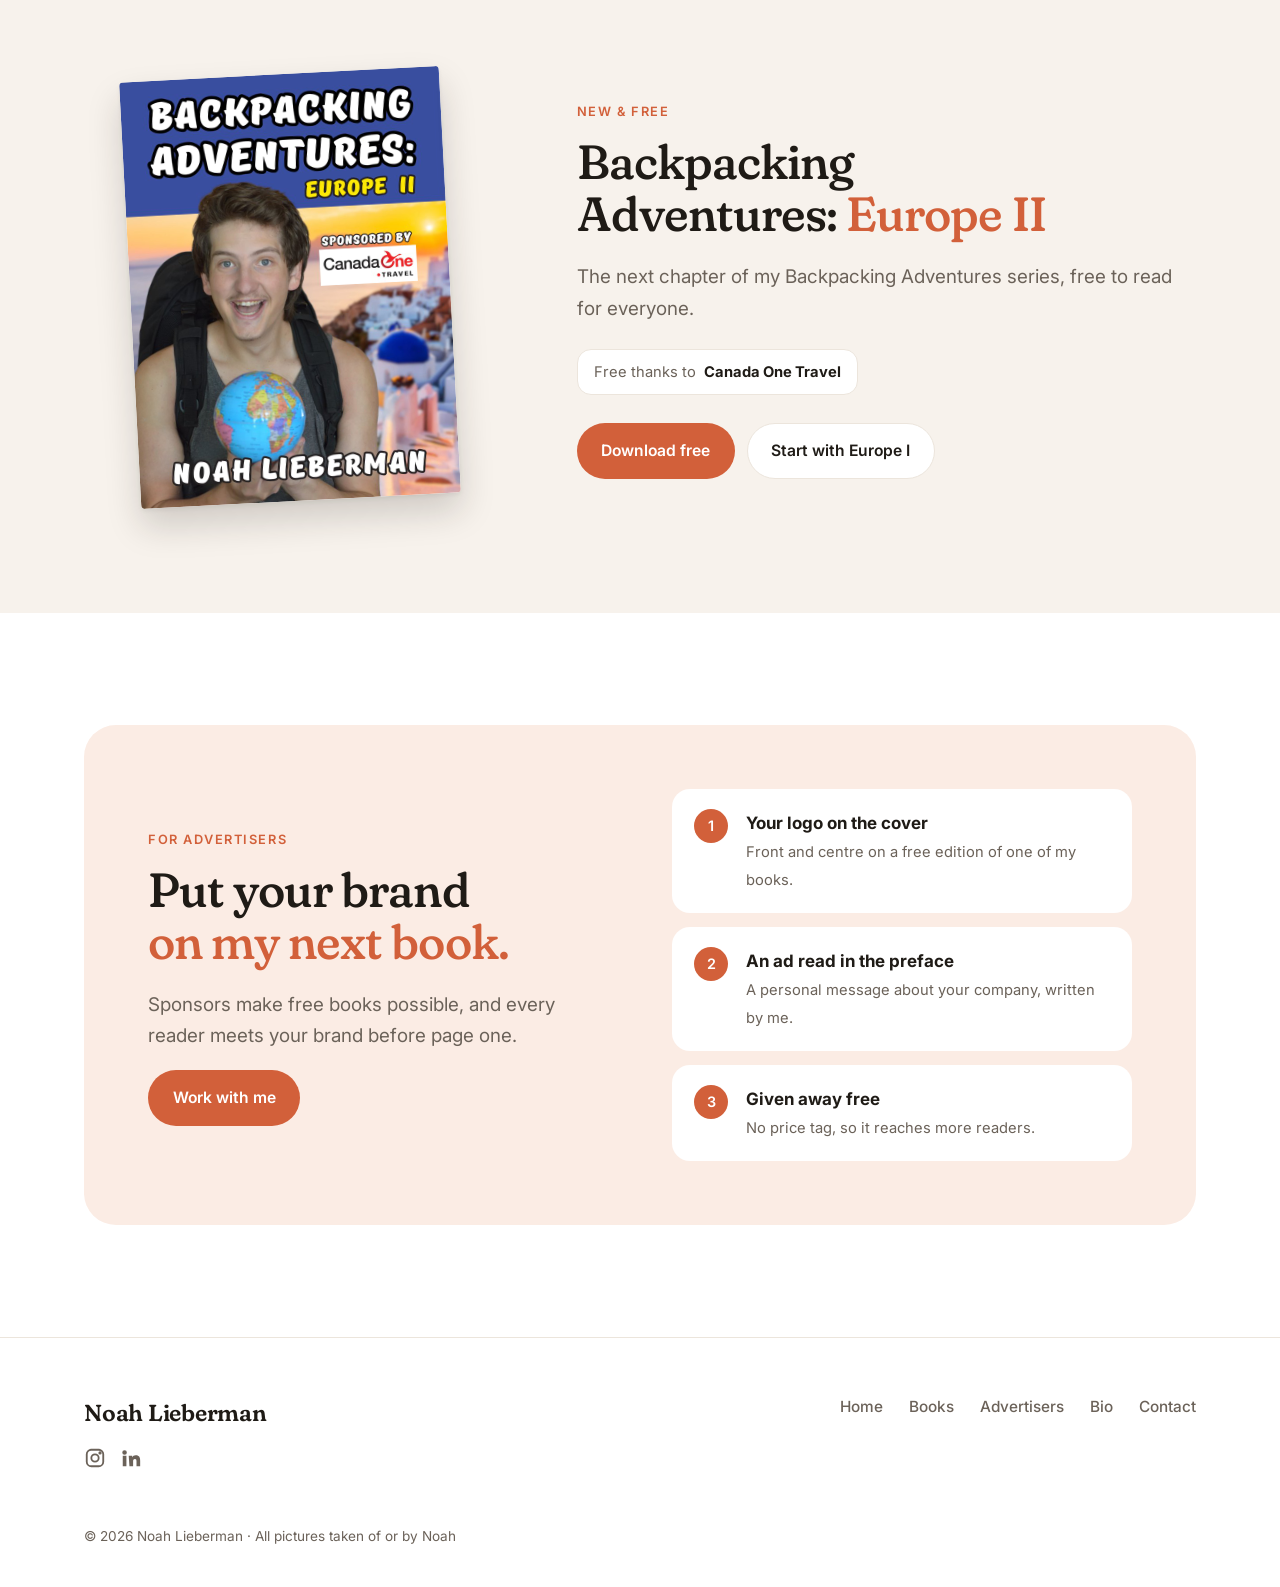
==== commit 6c5c50aa: "Home hero: move Noah further right, widen the intro card Trims more of the right side of the banner " ====
--- a/index.html
+++ b/index.html
@@ -12,7 +12,7 @@
   <link rel="preconnect" href="https://fonts.googleapis.com">
   <link rel="preconnect" href="https://fonts.gstatic.com" crossorigin>
   <link href="https://fonts.googleapis.com/css2?family=Fraunces:ital,opsz,wght,SOFT@0,9..144,400..700,100;1,9..144,400..700,100&family=Inter:wght@400;500;600&display=swap" rel="stylesheet">
-  <link rel="stylesheet" href="assets/css/style.css">
+  <link rel="stylesheet" href="assets/css/style.css?v=27">
 </head>
 <body>
   <a class="skip-link" href="#main">Skip to content</a>
@@ -139,6 +139,6 @@
     </div>
   </footer>
 
-  <script src="assets/js/main.js"></script>
+  <script src="assets/js/main.js?v=27"></script>
 </body>
 </html>
--- a/assets/css/style.css
+++ b/assets/css/style.css
@@ -368,7 +368,7 @@
 .hero-photo {
   position: absolute;
   inset: 0;
-  background: #8aa4b8 url("../img/hero-v4.jpg") right 35% / cover no-repeat;
+  background: #8aa4b8 url("../img/hero-v5.jpg") right 30% / cover no-repeat;
 }
 
 .hero .container {
@@ -378,7 +378,7 @@
 
 .hero-card {
   position: relative;
-  max-width: 540px;
+  max-width: 600px;
   background: #fff;
   border-radius: var(--radius);
   padding: 36px 40px 34px;
@@ -475,7 +475,7 @@
 
 h1.page-label {
   font-family: var(--sans);
-  font-size: 1.35rem;
+  font-size: 1.75rem;
   font-weight: 600;
   letter-spacing: 0.14em;
   text-transform: uppercase;
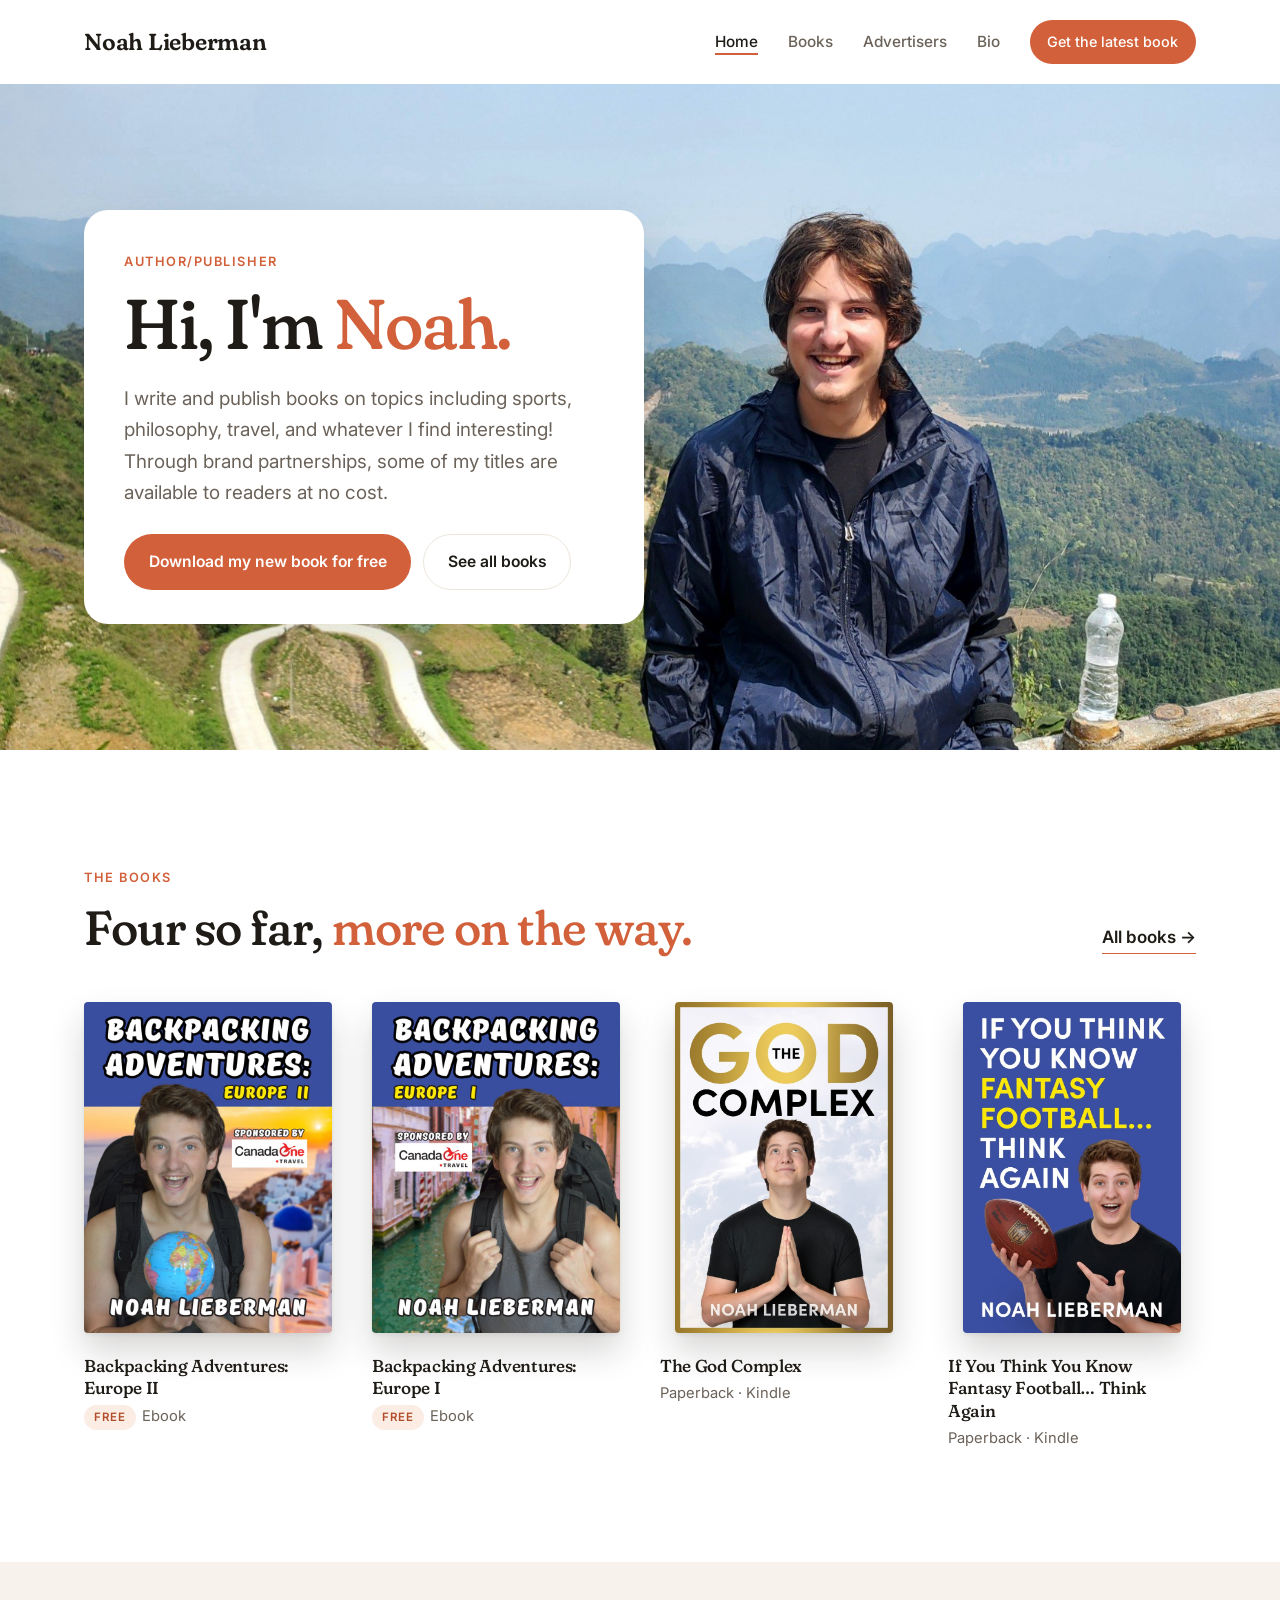
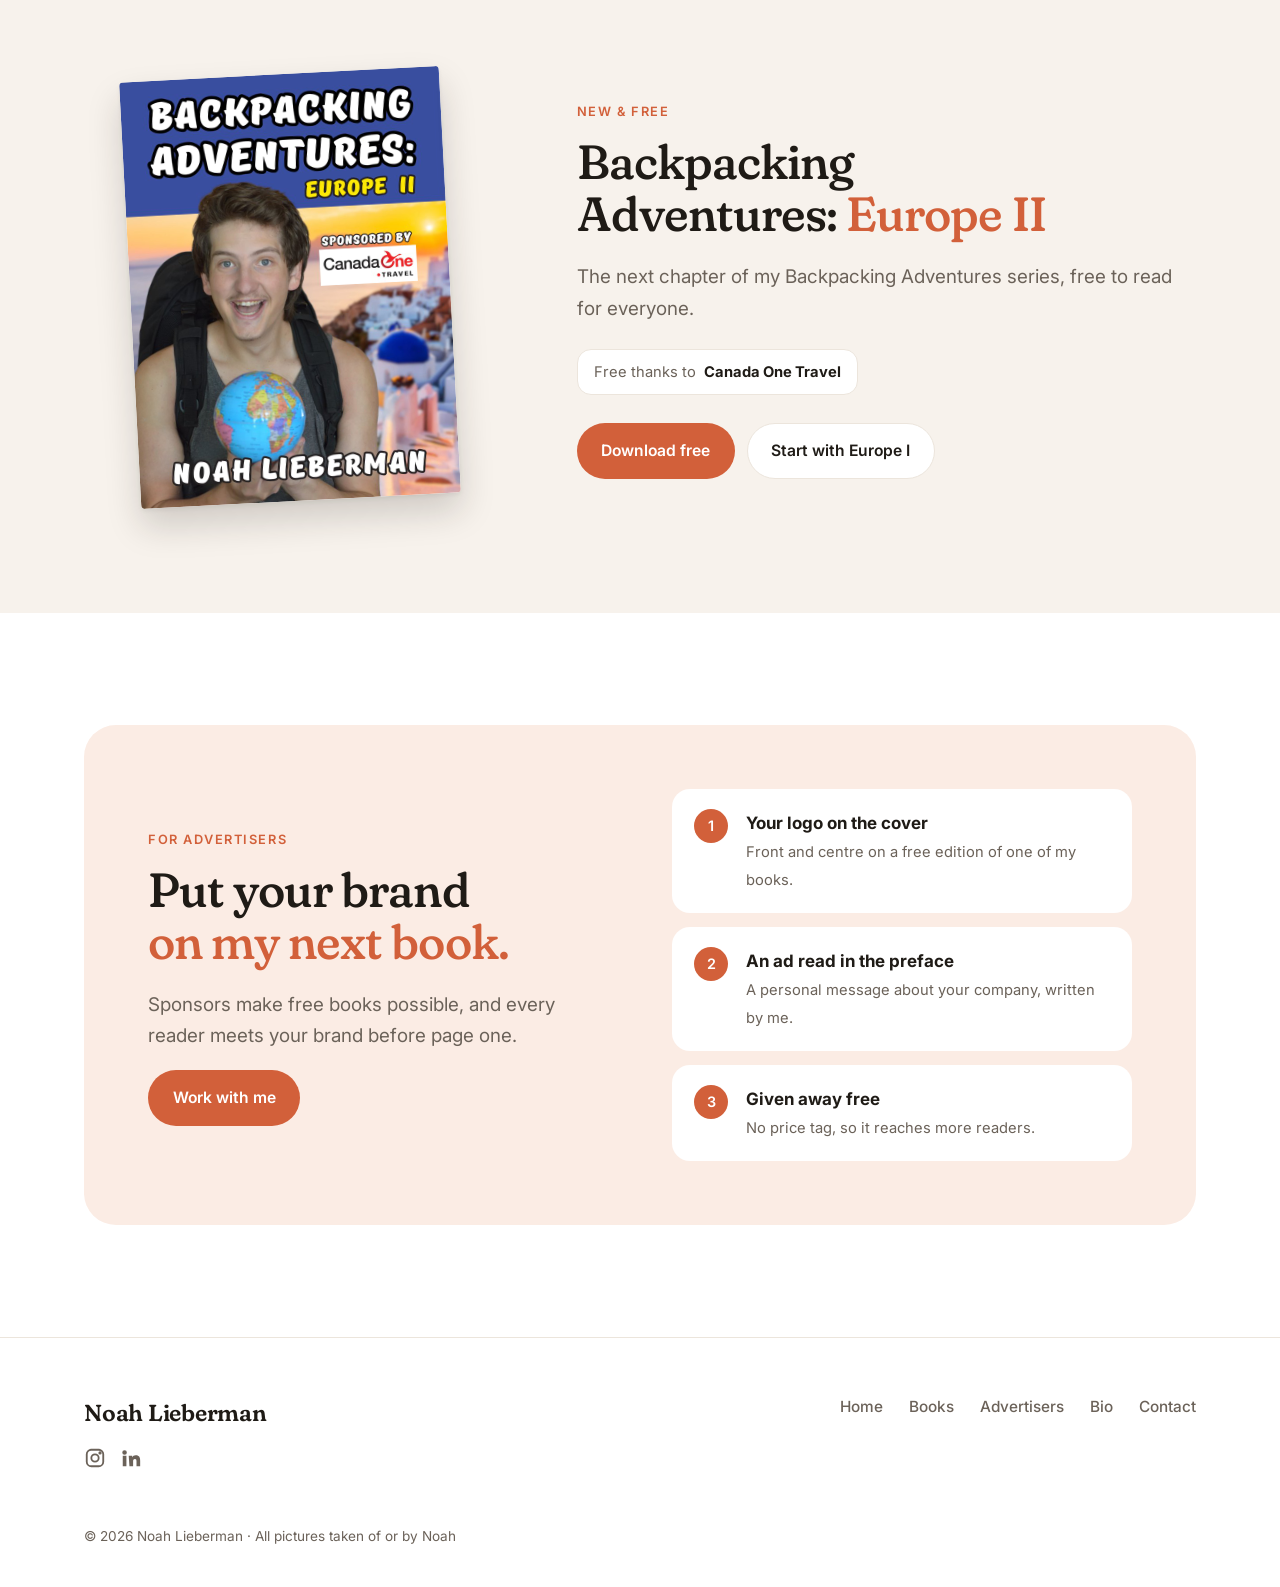
==== commit 76e7a343: "Home hero: zoom the banner photo out slightly Trims less from the right of the photo so it is a litt" ====
--- a/index.html
+++ b/index.html
@@ -12,7 +12,7 @@
   <link rel="preconnect" href="https://fonts.googleapis.com">
   <link rel="preconnect" href="https://fonts.gstatic.com" crossorigin>
   <link href="https://fonts.googleapis.com/css2?family=Fraunces:ital,opsz,wght,SOFT@0,9..144,400..700,100;1,9..144,400..700,100&family=Inter:wght@400;500;600&display=swap" rel="stylesheet">
-  <link rel="stylesheet" href="assets/css/style.css?v=27">
+  <link rel="stylesheet" href="assets/css/style.css?v=28">
 </head>
 <body>
   <a class="skip-link" href="#main">Skip to content</a>
@@ -139,6 +139,6 @@
     </div>
   </footer>
 
-  <script src="assets/js/main.js?v=27"></script>
+  <script src="assets/js/main.js?v=28"></script>
 </body>
 </html>
--- a/assets/css/style.css
+++ b/assets/css/style.css
@@ -368,7 +368,7 @@
 .hero-photo {
   position: absolute;
   inset: 0;
-  background: #8aa4b8 url("../img/hero-v5.jpg") right 30% / cover no-repeat;
+  background: #8aa4b8 url("../img/hero-v6.jpg") right 30% / cover no-repeat;
 }
 
 .hero .container {
@@ -378,7 +378,7 @@
 
 .hero-card {
   position: relative;
-  max-width: 600px;
+  max-width: 560px;
   background: #fff;
   border-radius: var(--radius);
   padding: 36px 40px 34px;
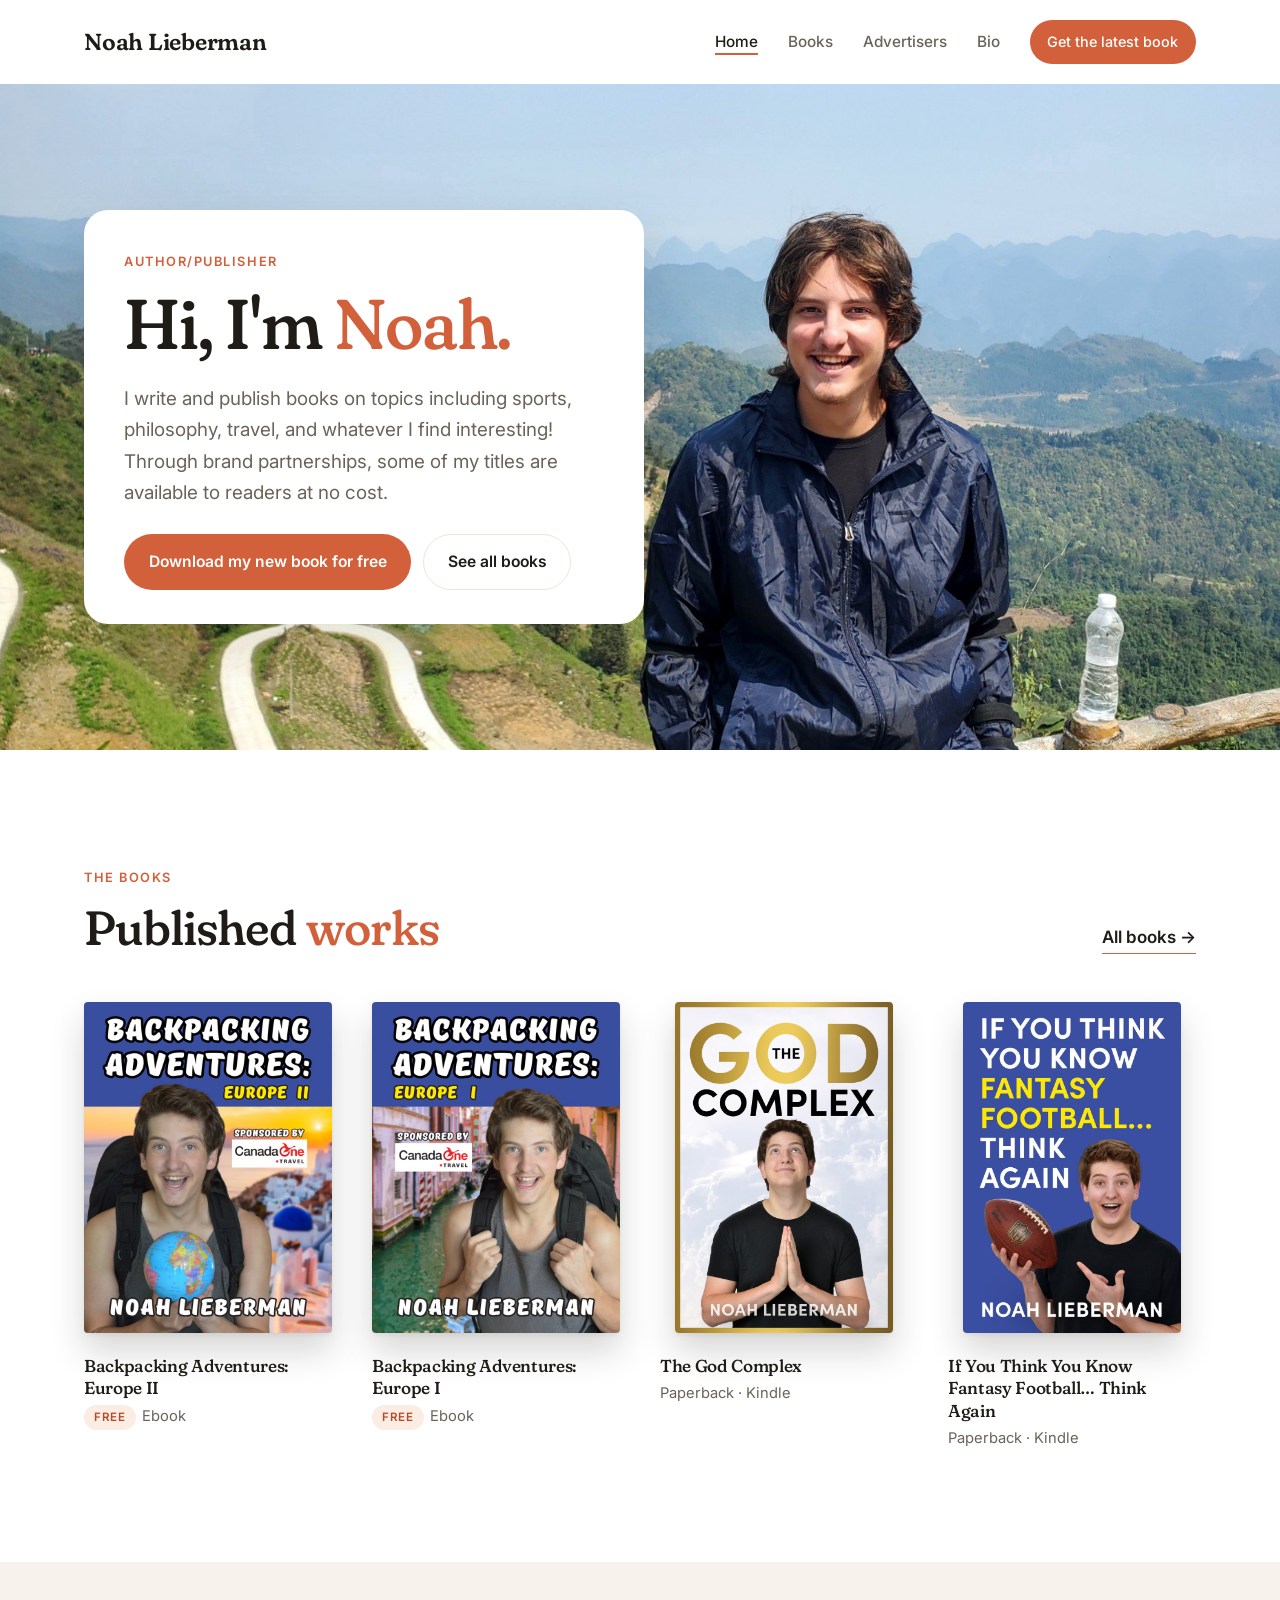
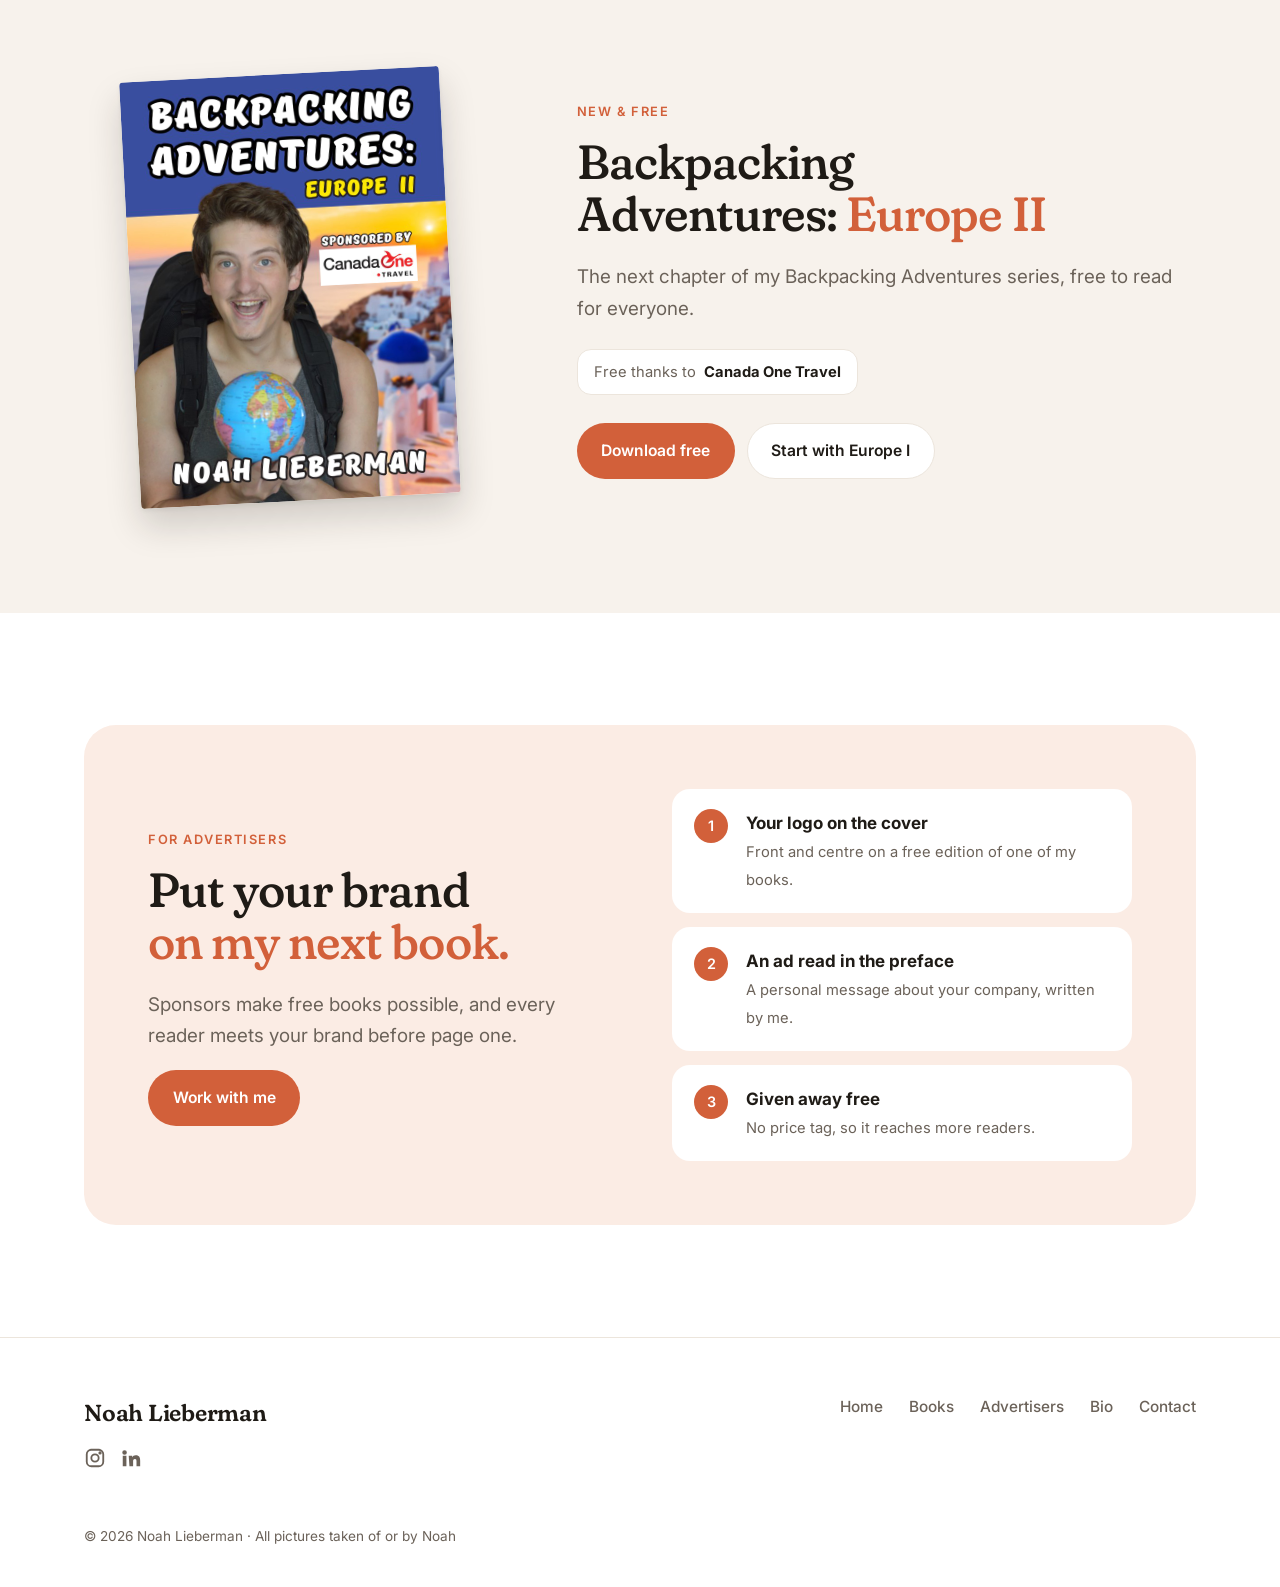
==== commit 37e30f56: "Home: retitle the books section "Published works" Co-Authored-By: Claude Opus 5.5 <noreply@anthropic" ====
--- a/index.html
+++ b/index.html
@@ -55,7 +55,7 @@
     <section class="section">
       <div class="container">
         <div class="section-head">
-          <div><span class="eyebrow">The books</span><h2>Four so far, <em>more on the way.</em></h2></div>
+          <div><span class="eyebrow">The books</span><h2>Published <em>works</em></h2></div>
           <a class="link-arrow" href="books.html">All books &rarr;</a>
         </div>
         <div class="shelf">
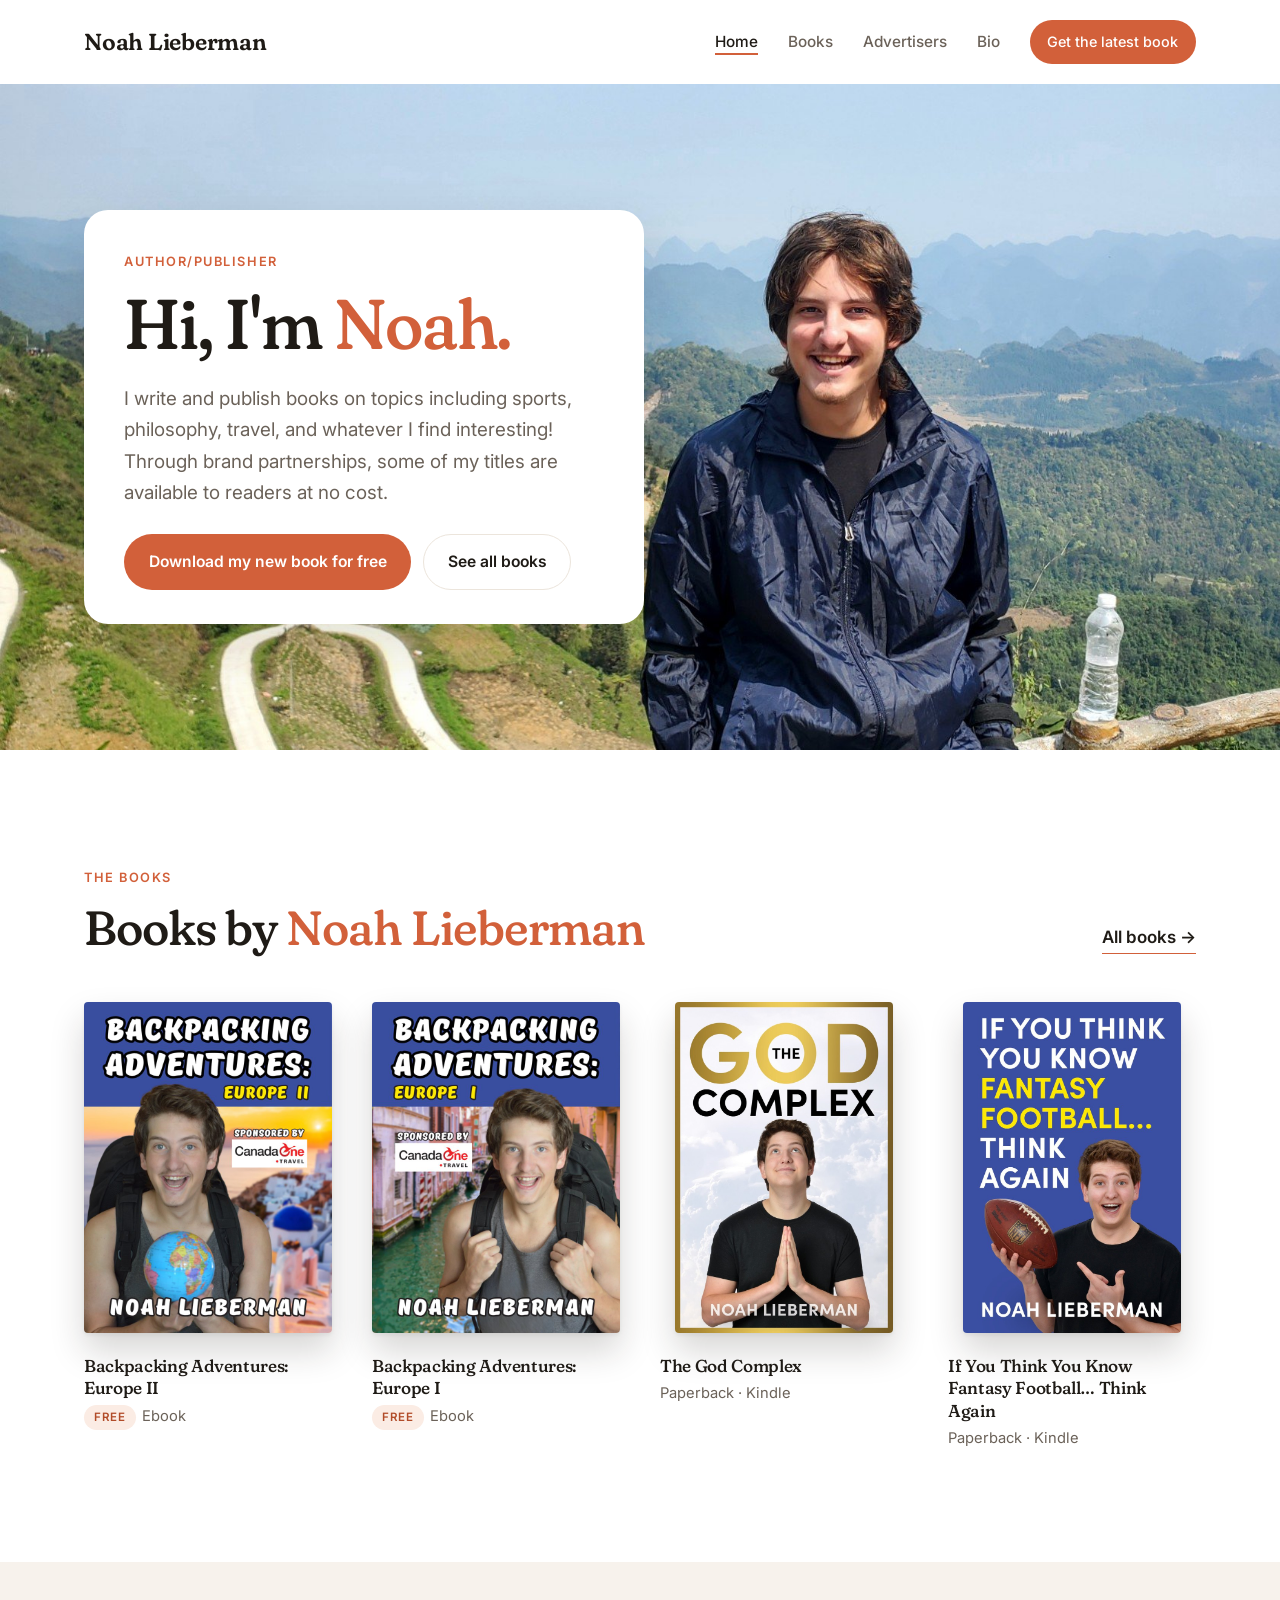
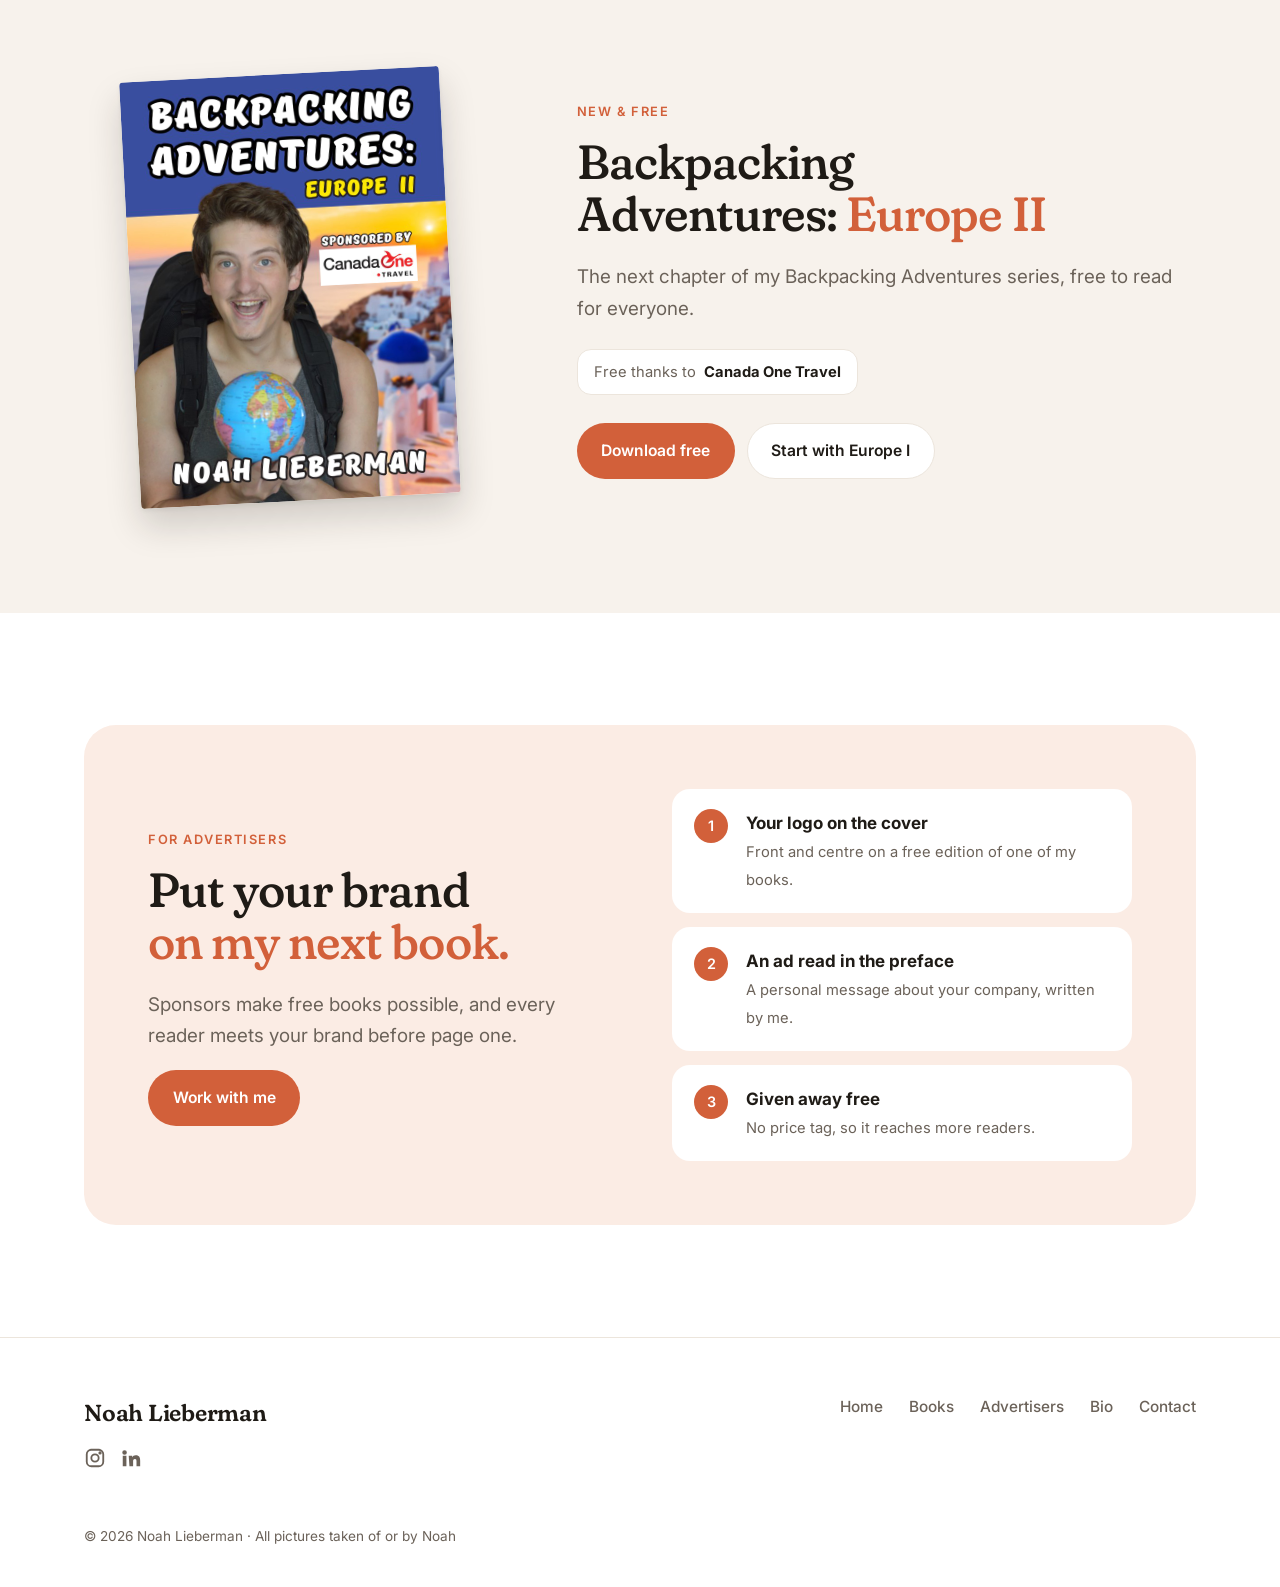
==== commit 890fb337: "Home: retitle the books section "Books by Noah Lieberman" Co-Authored-By: Claude Opus 5.5 <noreply@a" ====
--- a/index.html
+++ b/index.html
@@ -55,7 +55,7 @@
     <section class="section">
       <div class="container">
         <div class="section-head">
-          <div><span class="eyebrow">The books</span><h2>Published <em>works</em></h2></div>
+          <div><span class="eyebrow">The books</span><h2>Books by <em>Noah Lieberman</em></h2></div>
           <a class="link-arrow" href="books.html">All books &rarr;</a>
         </div>
         <div class="shelf">
